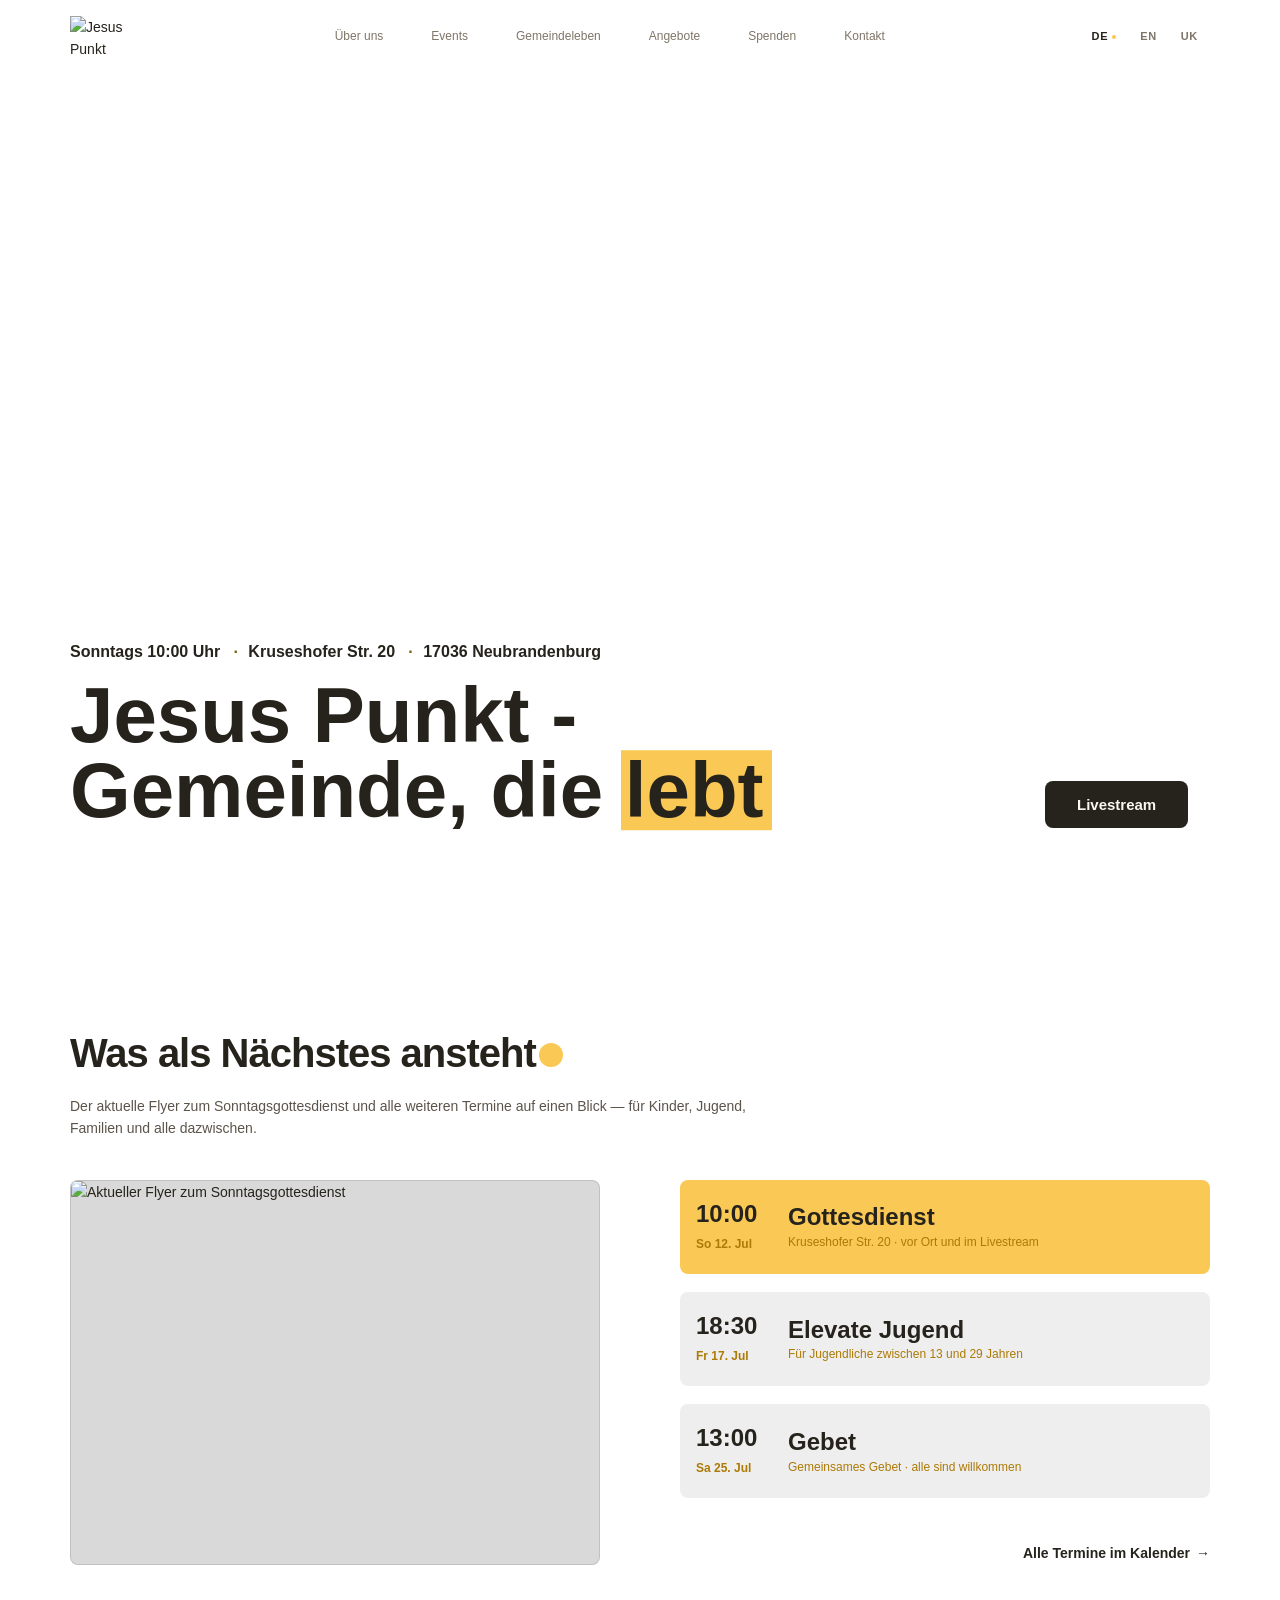
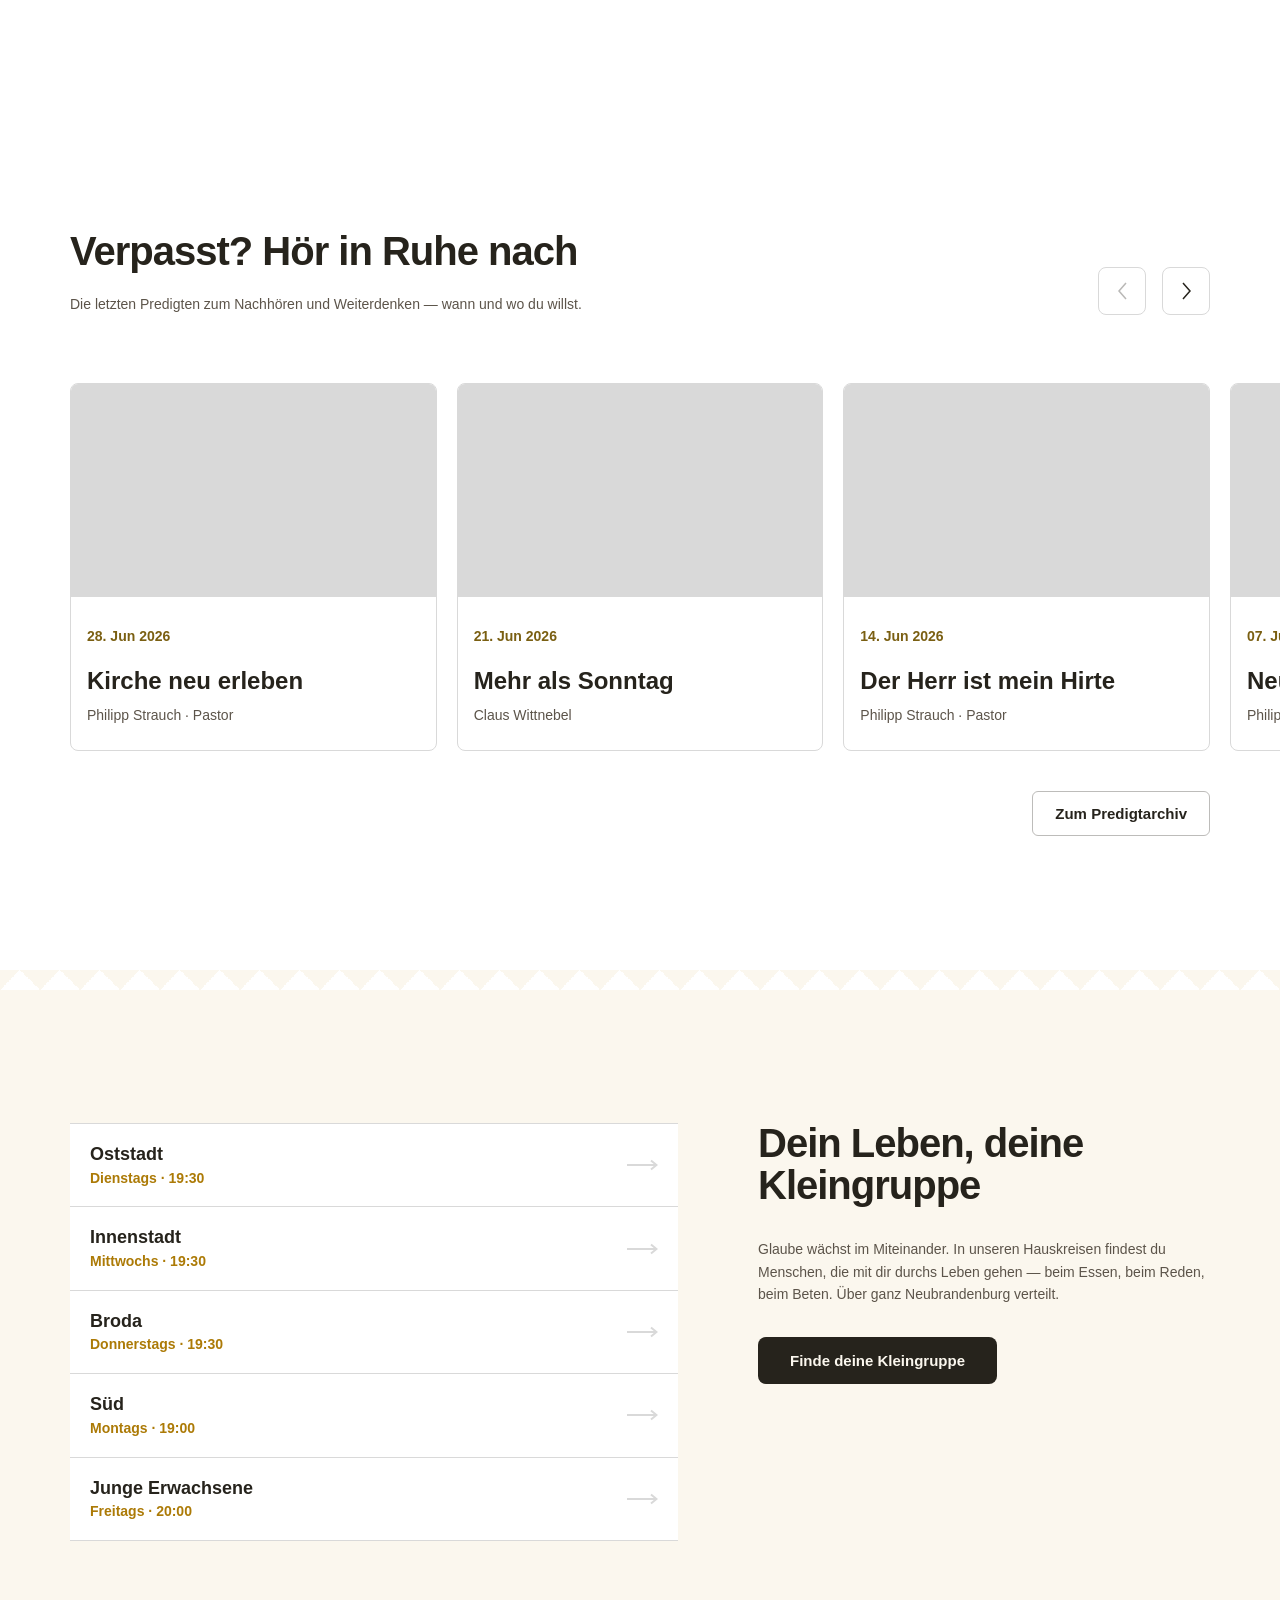
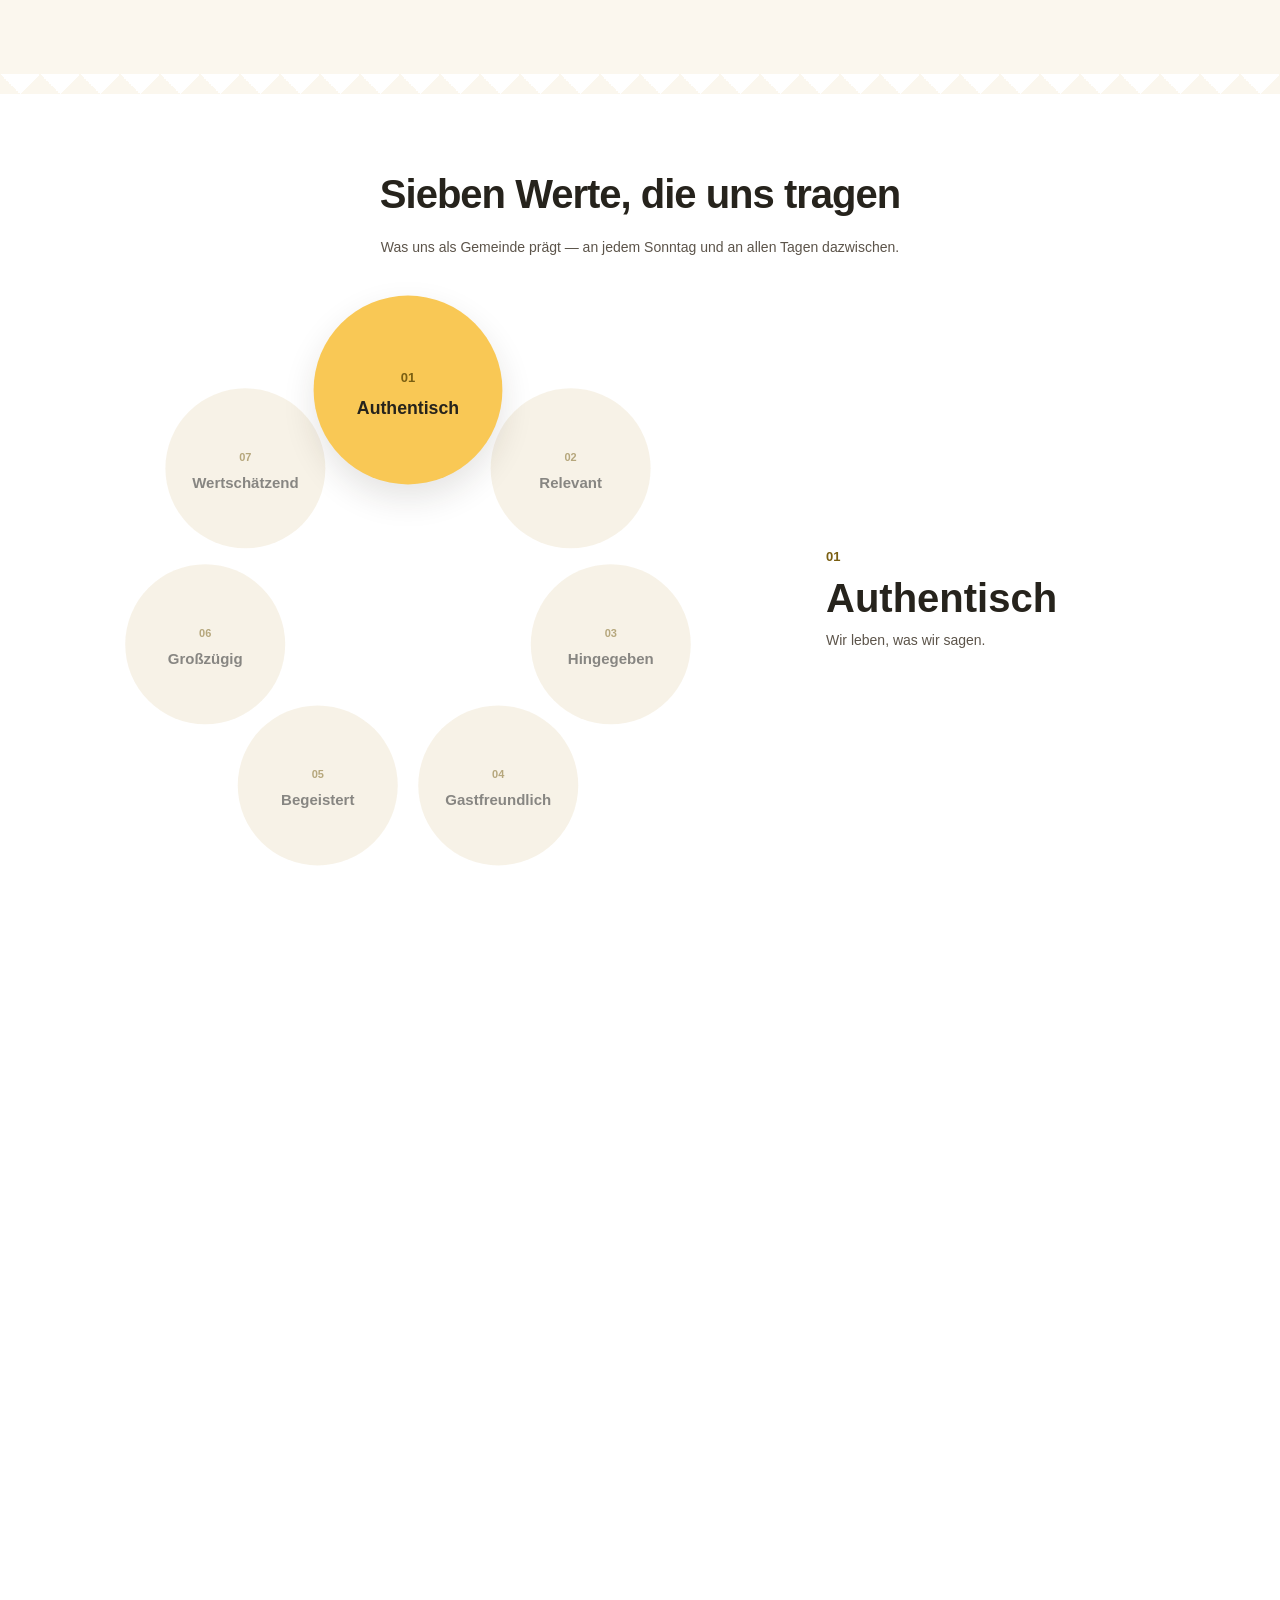
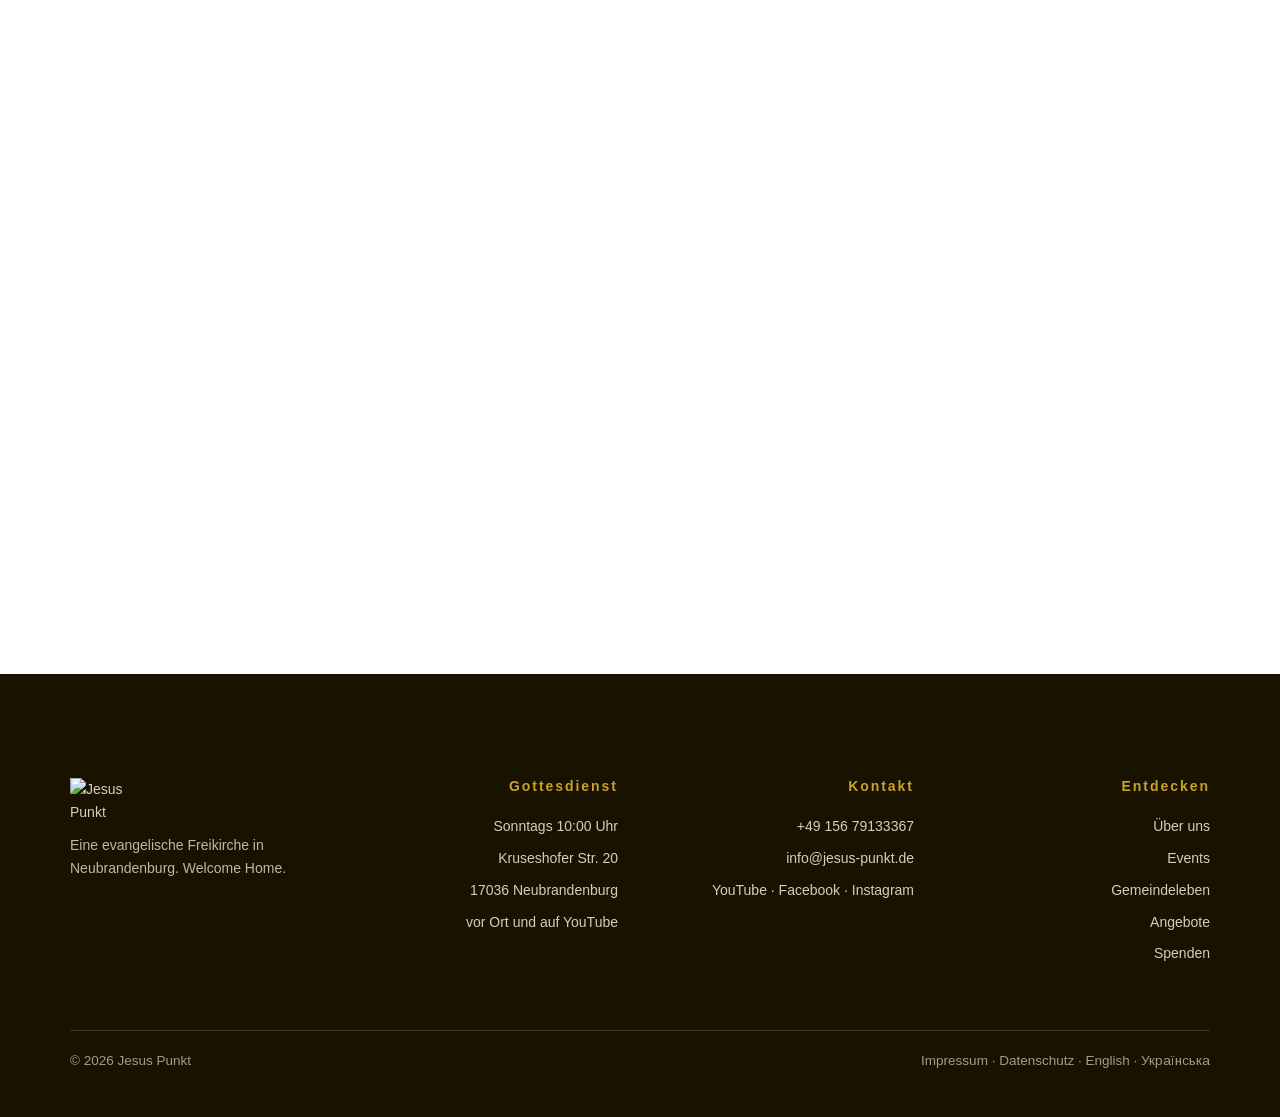
==== index.html @ 07a8955f "i18n: English and Ukrainian locales (generated at deploy) German markup stays the single source; too" ====
<!DOCTYPE html>
<html lang="de">
<head>
  <meta charset="UTF-8">
  <meta name="viewport" content="width=device-width, initial-scale=1.0">
  <title>Jesus Punkt — Gemeinde, die lebt · Neubrandenburg</title>
  <meta name="description" content="Jesus Punkt ist eine evangelische Freikirche in Neubrandenburg. Gottesdienst sonntags um 10:00 Uhr in der Kruseshofer Str. 20 — vor Ort und auf YouTube.">
  <link rel="icon" href="data:image/svg+xml,%3Csvg xmlns='http://www.w3.org/2000/svg' viewBox='0 0 32 32'%3E%3Ccircle cx='16' cy='16' r='14' fill='%23C9A227'/%3E%3C/svg%3E">
  <link rel="preload" href="/fonts/raveo-bold.woff2" as="font" type="font/woff2" crossorigin>
  <link rel="preload" href="/fonts/sinkinsans-300.woff2" as="font" type="font/woff2" crossorigin>
  <link rel="stylesheet" href="/styles/tokens.css">
  <link rel="stylesheet" href="/styles/base.css">
  <link rel="stylesheet" href="/styles/components.css">
  <link rel="stylesheet" href="/styles/home.css">
</head>
<body>

<!-- ================= HEADER (fixed) ================= -->
<header class="header">
  <div class="container header__container">
    <a class="header__logo" href="/" aria-label="Jesus Punkt — Startseite">
      <img src="/img/logo.png" alt="Jesus Punkt" width="70" height="40">
    </a>
    <nav class="nav-pill" aria-label="Hauptnavigation">
      <a class="nav-pill__link" href="/ueber-uns/">Über uns</a>
      <a class="nav-pill__link" href="/events/">Events</a>
      <a class="nav-pill__link" href="/gemeindeleben/">Gemeindeleben</a>
      <a class="nav-pill__link" href="/angebote/">Angebote</a>
      <a class="nav-pill__link" href="/spenden/">Spenden</a>
      <a class="nav-pill__link" href="/kontakt/">Kontakt</a>
    </nav>
    <nav class="lang-switch" aria-label="Sprache">
      <a class="lang-switch__link is-active" href="/" hreflang="de" lang="de" data-lang-link>DE</a>
      <a class="lang-switch__link" href="/en/" hreflang="en" lang="en" data-lang-link>EN</a>
      <a class="lang-switch__link" href="/uk/" hreflang="uk" lang="uk" data-lang-link>UK</a>
    </nav>
    <button class="burger" id="burger" aria-label="Menü öffnen" aria-controls="nav-panel" aria-expanded="false">
      <span class="burger__bar"></span>
      <span class="burger__bar"></span>
      <span class="burger__bar"></span>
    </button>
  </div>
</header>

<!-- fullscreen slide-down menu -->
<nav class="nav-panel" id="nav-panel" aria-label="Hauptnavigation mobil">
  <div class="nav-panel__links">
    <a class="nav-panel__link" href="/ueber-uns/">Über uns</a>
    <a class="nav-panel__link" href="/events/">Events</a>
    <a class="nav-panel__link" href="/gemeindeleben/">Gemeindeleben</a>
    <a class="nav-panel__link" href="/angebote/">Angebote</a>
    <a class="nav-panel__link" href="/spenden/">Spenden</a>
    <a class="nav-panel__link" href="/kontakt/">Kontakt</a>
  </div>
  <div class="nav-panel__lang" aria-label="Sprache">
    <a class="nav-panel__lang-link is-active" href="/" hreflang="de" lang="de" data-lang-link>Deutsch</a>
    <a class="nav-panel__lang-link" href="/en/" hreflang="en" lang="en" data-lang-link>English</a>
    <a class="nav-panel__lang-link" href="/uk/" hreflang="uk" lang="uk" data-lang-link>Українська</a>
  </div>
  <div class="nav-panel__cta">
    <a class="btn btn--primary btn--lg" href="https://www.youtube.com/@jesuspunkt/streams" target="_blank" rel="noopener">Livestream</a>
  </div>
</nav>

<main>

  <!-- ================= HERO ================= -->
  <section class="hero" aria-label="Gottesdienst">
    <img class="hero__bg" src="/img/hero-dome.jpg" srcset="/img/hero-dome-sm.jpg 900w, /img/hero-dome.jpg 1800w" sizes="100vw" alt="" fetchpriority="high">
    <div class="hero__wash" aria-hidden="true"></div>
    <div class="container hero__container">
      <div class="hero__copy">
        <div class="hero__eyebrow">
          <span><span class="hero__eyebrow-part">Sonntags 10:00 Uhr</span> <span class="hero__eyebrow-part">Kruseshofer Str. 20</span> <span class="hero__eyebrow-part">17036 Neubrandenburg</span></span>
        </div>
        <div class="hero__title">
          <h1 class="h1">Jesus Punkt - Gemeinde, die <span class="hl">lebt</span></h1>
        </div>
      </div>
      <div class="hero__actions">
        <a class="btn btn--primary btn--lg" href="https://www.youtube.com/@jesuspunkt/streams" target="_blank" rel="noopener">Livestream</a>
      </div>
    </div>
  </section>

  <!-- ================= VERANSTALTUNGEN ================= -->
  <section class="section" id="veranstaltungen" aria-labelledby="veranstaltungen-h">
    <div class="container">
      <div class="section-head">
        <div class="section-head__title">
          <h2 class="h2 h2--dot" id="veranstaltungen-h">Was als Nächstes ansteht</h2>
        </div>
        <div class="section-head__desc">
          <p>Der aktuelle Flyer zum Sonntagsgottesdienst und alle weiteren Termine auf einen Blick — für Kinder, Jugend, Familien und alle dazwischen.</p>
        </div>
      </div>
      <div class="events__grid">
        <div class="events__col">
          <ul class="events__list" data-ct="events">
            <li>
              <a class="event-row event-row--highlight" href="/events/">
                <div class="event-row__when">
                  <div><span class="event-row__time">10:00</span></div>
                  <div><span class="event-row__date">So 12. Jul</span></div>
                </div>
                <div class="event-row__body">
                  <div><h3 class="event-row__title">Gottesdienst</h3></div>
                  <div><p class="event-row__meta">Kruseshofer Str. 20 · vor Ort und im Livestream</p></div>
                </div>
              </a>
            </li>
            <li>
              <a class="event-row" href="/events/">
                <div class="event-row__when">
                  <div><span class="event-row__time">18:30</span></div>
                  <div><span class="event-row__date">Fr 17. Jul</span></div>
                </div>
                <div class="event-row__body">
                  <div><h3 class="event-row__title">Elevate Jugend</h3></div>
                  <div><p class="event-row__meta">Für Jugendliche zwischen 13 und 29 Jahren</p></div>
                </div>
              </a>
            </li>
            <li>
              <a class="event-row" href="/events/">
                <div class="event-row__when">
                  <div><span class="event-row__time">13:00</span></div>
                  <div><span class="event-row__date">Sa 25. Jul</span></div>
                </div>
                <div class="event-row__body">
                  <div><h3 class="event-row__title">Gebet</h3></div>
                  <div><p class="event-row__meta">Gemeinsames Gebet · alle sind willkommen</p></div>
                </div>
              </a>
            </li>
          </ul>
          <div class="events__foot">
            <a class="textlink" href="/events/">Alle Termine im Kalender <span class="textlink__arrow">→</span></a>
          </div>
        </div>
        <a class="flyer-card events__flyer" href="/events/" data-ct="flyer" aria-label="Aktueller Flyer — alle Veranstaltungen ansehen">
          <img src="/img/flyer-aktuell.jpg" alt="Aktueller Flyer zum Sonntagsgottesdienst" loading="lazy">
        </a>
      </div>
    </div>
  </section>

  <!-- ================= PREDIGTEN ================= -->
  <section class="section" id="predigten" aria-labelledby="predigten-h">
    <div class="container">
      <div class="sermons__head">
        <div class="section-head">
          <div class="section-head__title">
            <h2 class="h2" id="predigten-h">Verpasst? Hör in Ruhe nach</h2>
          </div>
          <div class="section-head__desc">
            <p>Die letzten Predigten zum Nachhören und Weiterdenken — wann und wo du willst.</p>
          </div>
        </div>
        <div class="sermons__nav">
          <button class="icon-btn" data-carousel-prev="sermons-carousel" aria-label="Vorherige Predigten" disabled>
            <svg width="11" height="20" viewBox="0 0 11 20" fill="none" aria-hidden="true"><path d="M9 2 L2 10 L9 18" stroke="currentColor" stroke-width="1.5"/></svg>
          </button>
          <button class="icon-btn" data-carousel-next="sermons-carousel" aria-label="Weitere Predigten">
            <svg width="11" height="20" viewBox="0 0 11 20" fill="none" aria-hidden="true"><path d="M2 2 L9 10 L2 18" stroke="currentColor" stroke-width="1.5"/></svg>
          </button>
        </div>
      </div>
    </div>
    <div class="container">
      <div class="carousel sermons__carousel" id="sermons-carousel">
        <ul class="carousel__track" data-ct="sermons">
          <li class="carousel__item">
            <a class="card" href="https://jesus-punkt.de/media/" target="_blank" rel="noopener">
              <div class="card__media" aria-hidden="true"></div>
              <div class="card__body">
                <div><span class="card__date">28. Jun 2026</span></div>
                <div class="card__group">
                  <div><h3 class="card__title">Kirche neu erleben</h3></div>
                  <div><p class="card__meta">Philipp Strauch · Pastor</p></div>
                </div>
              </div>
            </a>
          </li>
          <li class="carousel__item">
            <a class="card" href="https://jesus-punkt.de/media/" target="_blank" rel="noopener">
              <div class="card__media" aria-hidden="true"></div>
              <div class="card__body">
                <div><span class="card__date">21. Jun 2026</span></div>
                <div class="card__group">
                  <div><h3 class="card__title">Mehr als Sonntag</h3></div>
                  <div><p class="card__meta">Claus Wittnebel</p></div>
                </div>
              </div>
            </a>
          </li>
          <li class="carousel__item">
            <a class="card" href="https://jesus-punkt.de/media/" target="_blank" rel="noopener">
              <div class="card__media" aria-hidden="true"></div>
              <div class="card__body">
                <div><span class="card__date">14. Jun 2026</span></div>
                <div class="card__group">
                  <div><h3 class="card__title">Der Herr ist mein Hirte</h3></div>
                  <div><p class="card__meta">Philipp Strauch · Pastor</p></div>
                </div>
              </div>
            </a>
          </li>
          <li class="carousel__item">
            <a class="card" href="https://jesus-punkt.de/media/" target="_blank" rel="noopener">
              <div class="card__media" aria-hidden="true"></div>
              <div class="card__body">
                <div><span class="card__date">07. Jun 2026</span></div>
                <div class="card__group">
                  <div><h3 class="card__title">Neuanfang</h3></div>
                  <div><p class="card__meta">Philipp Strauch · Pastor</p></div>
                </div>
              </div>
            </a>
          </li>
          <li class="carousel__item">
            <a class="card" href="https://jesus-punkt.de/media/" target="_blank" rel="noopener">
              <div class="card__media" aria-hidden="true"></div>
              <div class="card__body">
                <div><span class="card__date">31. Mai 2026</span></div>
                <div class="card__group">
                  <div><h3 class="card__title">Die Freude an Gott</h3></div>
                  <div><p class="card__meta">Günther Seidt</p></div>
                </div>
              </div>
            </a>
          </li>
          <li class="carousel__item">
            <a class="card" href="https://jesus-punkt.de/media/" target="_blank" rel="noopener">
              <div class="card__media" aria-hidden="true"></div>
              <div class="card__body">
                <div><span class="card__date">24. Mai 2026</span></div>
                <div class="card__group">
                  <div><h3 class="card__title">Welcome Home</h3></div>
                  <div><p class="card__meta">Philipp Strauch · Pastor</p></div>
                </div>
              </div>
            </a>
          </li>
        </ul>
      </div>
      <div class="sermons__foot">
        <a class="btn btn--outline" href="/events/#predigten">Zum Predigtarchiv</a>
      </div>
    </div>
  </section>

  <!-- ================= KLEINGRUPPEN ================= -->
  <div class="zig zig--top" aria-hidden="true"></div>
  <section class="section section--tint" id="kleingruppen" aria-labelledby="kleingruppen-h">
    <div class="container groups__grid">
      <ul class="kg-list groups__list" data-ct="groups">
        <li>
          <a class="kg-row" href="/gemeindeleben/#hauskreise">
            <div class="kg-row__info">
              <div><h3 class="kg-row__name">Oststadt</h3></div>
              <div><p class="kg-row__meta">dienstags · 19:30</p></div>
            </div>
            <div class="kg-row__arrow" aria-hidden="true">
              <svg width="62" height="12" viewBox="0 0 62 12" fill="none"><path d="M0 6h59.5M55 1.5 60.5 6 55 10.5" stroke="currentColor" stroke-width="2"/></svg>
            </div>
          </a>
        </li>
        <li>
          <a class="kg-row" href="/gemeindeleben/#hauskreise">
            <div class="kg-row__info">
              <div><h3 class="kg-row__name">Innenstadt</h3></div>
              <div><p class="kg-row__meta">mittwochs · 19:30</p></div>
            </div>
            <div class="kg-row__arrow" aria-hidden="true">
              <svg width="62" height="12" viewBox="0 0 62 12" fill="none"><path d="M0 6h59.5M55 1.5 60.5 6 55 10.5" stroke="currentColor" stroke-width="2"/></svg>
            </div>
          </a>
        </li>
        <li>
          <a class="kg-row" href="/gemeindeleben/#hauskreise">
            <div class="kg-row__info">
              <div><h3 class="kg-row__name">Broda</h3></div>
              <div><p class="kg-row__meta">donnerstags · 19:30</p></div>
            </div>
            <div class="kg-row__arrow" aria-hidden="true">
              <svg width="62" height="12" viewBox="0 0 62 12" fill="none"><path d="M0 6h59.5M55 1.5 60.5 6 55 10.5" stroke="currentColor" stroke-width="2"/></svg>
            </div>
          </a>
        </li>
        <li>
          <a class="kg-row" href="/gemeindeleben/#hauskreise">
            <div class="kg-row__info">
              <div><h3 class="kg-row__name">Süd</h3></div>
              <div><p class="kg-row__meta">montags · 19:00</p></div>
            </div>
            <div class="kg-row__arrow" aria-hidden="true">
              <svg width="62" height="12" viewBox="0 0 62 12" fill="none"><path d="M0 6h59.5M55 1.5 60.5 6 55 10.5" stroke="currentColor" stroke-width="2"/></svg>
            </div>
          </a>
        </li>
        <li>
          <a class="kg-row" href="/gemeindeleben/#hauskreise">
            <div class="kg-row__info">
              <div><h3 class="kg-row__name">Junge Erwachsene</h3></div>
              <div><p class="kg-row__meta">freitags · 20:00</p></div>
            </div>
            <div class="kg-row__arrow" aria-hidden="true">
              <svg width="62" height="12" viewBox="0 0 62 12" fill="none"><path d="M0 6h59.5M55 1.5 60.5 6 55 10.5" stroke="currentColor" stroke-width="2"/></svg>
            </div>
          </a>
        </li>
      </ul>
      <div class="groups__copy">
        <div class="groups__title">
          <h2 class="h2" id="kleingruppen-h">Dein Leben, deine Kleingruppe</h2>
        </div>
        <div class="section-head__desc">
          <p>Glaube wächst im Miteinander. In unseren Hauskreisen findest du Menschen, die mit dir durchs Leben gehen — beim Essen, beim Reden, beim Beten. Über ganz Neubrandenburg verteilt.</p>
        </div>
        <div class="groups__cta">
          <a class="btn btn--primary btn--lg" href="/gemeindeleben/#hauskreise">Finde deine Kleingruppe</a>
        </div>
      </div>
    </div>
  </section>
  <div class="zig zig--bottom" aria-hidden="true"></div>

  <!-- ================= WERTE (scroll wheel) ================= -->
  <section class="section werte" id="werte" aria-labelledby="werte-h">
    <div class="werte__sticky">
      <div class="container">
        <div class="section-head werte__head">
          <div class="section-head__title">
            <h2 class="h2" id="werte-h">Sieben Werte, die uns tragen</h2>
          </div>
          <div class="section-head__desc">
            <p>Was uns als Gemeinde prägt — an jedem Sonntag und an allen Tagen dazwischen.</p>
          </div>
        </div>
        <div class="werte__stage">
          <ul class="wheel" role="list">
            <li class="wheel__item" style="--i: 0"><div class="bubble"><div><span class="bubble__num">01</span></div><div><h3 class="bubble__name">Authentisch</h3></div></div></li>
            <li class="wheel__item" style="--i: 1"><div class="bubble"><div><span class="bubble__num">02</span></div><div><h3 class="bubble__name">Relevant</h3></div></div></li>
            <li class="wheel__item" style="--i: 2"><div class="bubble"><div><span class="bubble__num">03</span></div><div><h3 class="bubble__name">Hingegeben</h3></div></div></li>
            <li class="wheel__item" style="--i: 3"><div class="bubble"><div><span class="bubble__num">04</span></div><div><h3 class="bubble__name">Gastfreundlich</h3></div></div></li>
            <li class="wheel__item" style="--i: 4"><div class="bubble"><div><span class="bubble__num">05</span></div><div><h3 class="bubble__name">Begeistert</h3></div></div></li>
            <li class="wheel__item" style="--i: 5"><div class="bubble"><div><span class="bubble__num">06</span></div><div><h3 class="bubble__name">Großzügig</h3></div></div></li>
            <li class="wheel__item" style="--i: 6"><div class="bubble"><div><span class="bubble__num">07</span></div><div><h3 class="bubble__name">Wertschätzend</h3></div></div></li>
          </ul>
          <div class="werte__panel" aria-live="polite">
            <div><span class="werte__panel-num">01</span></div>
            <div><h3 class="werte__panel-name">Authentisch</h3></div>
            <div class="werte__panel-line"><p>Wir leben, was wir sagen.</p></div>
          </div>
        </div>
      </div>
    </div>
  </section>


</main>

<!-- ================= FOOTER ================= -->
<footer class="footer on-dark" id="kontakt-footer">
  <div class="container">
    <div class="footer__grid">
      <div class="footer__brand">
        <img src="/img/logo-dark.png" alt="Jesus Punkt" width="70" height="40" loading="lazy">
        <div class="footer__tagline">
          <p>Eine evangelische Freikirche in Neubrandenburg. Welcome Home.</p>
        </div>
      </div>
      <div class="footer__col">
        <div class="footer__head-wrap"><h2 class="footer__head">Gottesdienst</h2></div>
        <div class="footer__list">
          <div><span class="footer__item">Sonntags 10:00 Uhr</span></div>
          <div><span class="footer__item">Kruseshofer Str. 20</span></div>
          <div><span class="footer__item">17036 Neubrandenburg</span></div>
          <div><span class="footer__item">vor Ort und auf YouTube</span></div>
        </div>
      </div>
      <div class="footer__col">
        <div class="footer__head-wrap"><h2 class="footer__head">Kontakt</h2></div>
        <div class="footer__list">
          <div><a class="footer__item" href="tel:+4915679133367">+49 156 79133367</a></div>
          <div><a class="footer__item" href="mailto:info@jesus-punkt.de">info@jesus-punkt.de</a></div>
          <div>
            <span class="footer__item">
              <a class="footer__item" href="https://www.youtube.com/@jesuspunkt" target="_blank" rel="noopener">YouTube</a> ·
              <a class="footer__item" href="https://www.facebook.com/jesuspunkt" target="_blank" rel="noopener">Facebook</a> ·
              <a class="footer__item" href="https://www.instagram.com/jesuspunkt" target="_blank" rel="noopener">Instagram</a>
            </span>
          </div>
        </div>
      </div>
      <div class="footer__col">
        <div class="footer__head-wrap"><h2 class="footer__head">Entdecken</h2></div>
        <div class="footer__list">
          <div><a class="footer__item" href="/ueber-uns/">Über uns</a></div>
          <div><a class="footer__item" href="/events/">Events</a></div>
          <div><a class="footer__item" href="/gemeindeleben/">Gemeindeleben</a></div>
          <div><a class="footer__item" href="/angebote/">Angebote</a></div>
          <div><a class="footer__item" href="/spenden/">Spenden</a></div>
        </div>
      </div>
    </div>
    <div class="footer__legal">
      <div><span>© 2026 Jesus Punkt</span></div>
      <div>
        <span>
          <a href="/impressum/">Impressum</a> ·
          <a href="https://jesus-punkt.de/datenschutzerklaerung/" target="_blank" rel="noopener">Datenschutz</a> ·
          <a href="/en/" hreflang="en" lang="en" data-lang-link>English</a> ·
          <a href="/uk/" hreflang="uk" lang="uk" data-lang-link>Українська</a>
        </span>
      </div>
    </div>
  </div>
</footer>

<script src="/js/main.js" defer></script>
<script src="/js/data.js" defer></script>
</body>
</html>
---- styles/tokens.css ----
/* ============================================================
   JESUS PUNKT — Design Tokens · Heritage Gold
   Source: Jesus Punkt — Website (Heritage Gold).fig
   Every color/size in the codebase must come from this file.
   ============================================================ */
:root {
  /* ---- Color · Heritage palette ---- */
  --ink:        #26231C;  /* headings, body, primary buttons */
  --ink-2:      #5C544A;  /* section descriptions, card meta */
  --muted:      #675E4C;  /* Next-Steps body text */
  --gold:       #C9A227;  /* logo circle, footer headers (on dark only) */
  --gold-text:  #7A5F12;  /* small gold text on light (AA) */
  --gold-meta:  #AC7A06;  /* event meta, kleingruppen schedules */
  --accent:     #F9C855;  /* highlight block, active nav, next-event row, dot */
  --sand:       #F1E8D4;  /* hover fills */
  --creme:      #FBF7EE;  /* text on ink/night */
  --night:      #1A1201;  /* footer background */
  --paper:      #FFFFFF;  /* page background */

  /* ---- Color · lines & surfaces ---- */
  --line:        #D9D9D9;                /* card borders, hairlines */
  --line-ink:    rgba(38, 35, 28, 0.13); /* flyer card border */
  --line-strong: rgba(38, 35, 28, 0.30); /* outline button border */
  --surface:     #F9F9F9;                /* kleingruppen row hover */
  --surface-2:   #EFEEEE;                /* neutral event rows */
  --nav-muted:   #7F7568;                /* inactive nav items */

  /* on-dark text (footer) */
  --creme-82: rgba(251, 247, 238, 0.82);
  --creme-72: rgba(251, 247, 238, 0.72);
  --creme-60: rgba(251, 247, 238, 0.60);
  --creme-16: rgba(251, 247, 238, 0.16);

  /* ---- Typography ---- */
  --font-display: "Raveo", "Helvetica Neue", Helvetica, Arial, sans-serif;
  --font-body:    "Sinkin Sans", "Helvetica Neue", Helvetica, Arial, sans-serif;
  --font-ui:      "Arimo", Arial, "Helvetica Neue", sans-serif;

  --fs-h1:      clamp(2.625rem, 1rem + 5.42vw, 4.875rem); /* 78 desktop */
  --fs-h2:      clamp(1.875rem, 1.25rem + 2.08vw, 2.5rem); /* 40 desktop */
  --fs-h2-xl:   clamp(2.125rem, 1.25rem + 2.92vw, 3.75rem); /* 60 · Next Steps */
  --fs-h3:      1.5rem;      /* 24 · card & event titles */
  --fs-body:    0.875rem;    /* 14 · Sinkin body */
  --fs-btn:     0.9375rem;   /* 15 · Arimo Bold */
  --fs-nav:     0.75rem;     /* 12 · Sinkin nav */

  --lh-display: 0.96;   /* h1, eyebrow */
  --lh-heading: 1.04;   /* h2 */
  --lh-body:    1.6;    /* Sinkin body */
  --lh-footer:  1.7;    /* footer links */

  /* ---- Space ---- */
  --space-xs: 0.5rem;
  --space-sm: 0.75rem;
  --space-md: 1.25rem;   /* 20 */
  --space-lg: 1.5rem;    /* 24 · container safety padding */
  --space-xl: 2.5rem;    /* 40 · heading → content */
  --space-2xl: 5rem;     /* 80 · column gaps */
  --section-pad: clamp(6rem, 10.42vw, 9.375rem); /* 150 desktop → 96 phone */

  /* ---- Shape ---- */
  --radius: 0.5rem;      /* 8 · cards, lg buttons, nav pill */
  --radius-sm: 0.375rem; /* 6 · md buttons */

  /* ---- Layout ---- */
  --container: 71.25rem; /* 1140 */
  --header-h: 4.5rem;    /* 72 */

  /* ---- Elevation ---- */
  --shadow-card: 0 0.25rem 0.625rem rgba(0, 0, 0, 0.25); /* fig card hover */
  --shadow-soft: 0 0.75rem 1.75rem rgba(38, 35, 28, 0.12);

  /* ---- Motion ---- */
  --ease: cubic-bezier(0.16, 1, 0.3, 1);
  --t-fast: 150ms;
  --t-med: 220ms;
  --t-slow: 450ms;
}

/* Ukrainian pages: Raveo and Sinkin Sans ship no Cyrillic — the whole page
   runs on Arimo (Arial-metric, Cyrillic subset in fonts/) for a uniform look. */
html[lang="uk"] {
  --font-display: "Arimo", Arial, "Helvetica Neue", sans-serif;
  --font-body: "Arimo", Arial, "Helvetica Neue", sans-serif;
}
---- styles/base.css ----
/* ============================================================
   JESUS PUNKT — Base · fonts, reset, typography, layout primitives
   ============================================================ */

/* ---- Fonts (self-hosted, woff2) ---- */
@font-face {
  font-family: "Raveo";
  src: url("../fonts/raveo-regular.woff2") format("woff2");
  font-weight: 400;
  font-style: normal;
  font-display: swap;
}
@font-face {
  font-family: "Raveo";
  src: url("../fonts/raveo-bold.woff2") format("woff2");
  font-weight: 700;
  font-style: normal;
  font-display: swap;
}
@font-face {
  font-family: "Sinkin Sans";
  src: url("../fonts/sinkinsans-300.woff2") format("woff2");
  font-weight: 300;
  font-style: normal;
  font-display: swap;
}
@font-face {
  font-family: "Sinkin Sans";
  src: url("../fonts/sinkinsans-400.woff2") format("woff2");
  font-weight: 400;
  font-style: normal;
  font-display: swap;
}
@font-face {
  font-family: "Arimo";
  src: url("../fonts/arimo-var.woff2") format("woff2");
  font-weight: 400 700;
  font-style: normal;
  font-display: swap;
}
/* Cyrillic supplement for the Ukrainian pages (Raveo/Sinkin are Latin-only subsets) */
@font-face {
  font-family: "Arimo";
  src: url("../fonts/arimo-var-cyrillic.woff2") format("woff2");
  font-weight: 400 700;
  font-style: normal;
  font-display: swap;
  unicode-range: U+0301, U+0400-045F, U+0490-0491, U+04B0-04B1, U+2116;
}

/* ---- Reset ---- */
*, *::before, *::after { box-sizing: border-box; margin: 0; padding: 0; }
html {
  -webkit-text-size-adjust: 100%;
  scroll-behavior: smooth;
  scroll-padding-top: calc(var(--header-h) + 1rem); /* fixed header clearance */
}
/* state-scoped exception to the no-overflow-on-html rule:
   locks the page only while the fullscreen menu is open */
html.menu-open { overflow: hidden; }
body {
  background: var(--paper);
  color: var(--ink);
  font-family: var(--font-body);
  font-weight: 300;
  font-size: var(--fs-body);
  line-height: var(--lh-body);
  -webkit-font-smoothing: antialiased;
  text-rendering: optimizeLegibility;
}
img { max-width: 100%; display: block; }
a { color: inherit; text-decoration: none; }
ul, ol { list-style: none; }
button { font: inherit; color: inherit; background: none; border: 0; cursor: pointer; }
::selection { background: var(--ink); color: var(--creme); }

/* ---- Focus ---- */
:where(a, button, [tabindex]):focus-visible {
  outline: 2px solid var(--ink);
  outline-offset: 3px;
  border-radius: 3px;
}
.on-dark :focus-visible { outline-color: var(--creme); }

/* ---- Container (never pad the section itself) ---- */
.container {
  /* content = 71.25rem (1140, as in the fig); safety padding sits outside it */
  max-width: calc(var(--container) + 2 * var(--space-lg));
  margin-inline: auto;
  padding-inline: var(--space-lg);
}

/* ---- Section rhythm ---- */
.section { padding-block: var(--section-pad); }

/* ---- Headings ---- */
.h1 {
  font: 700 var(--fs-h1) / var(--lh-display) var(--font-display);
  letter-spacing: 0;
  color: var(--ink);
}
.h2 {
  font: 700 var(--fs-h2) / var(--lh-heading) var(--font-display);
  letter-spacing: -0.025em;
  color: var(--ink);
}
.h2--xl { font-size: var(--fs-h2-xl); }
/* the "Punkt" — gold dot after a heading */
.h2--dot::after {
  content: "";
  display: inline-block;
  width: 0.6em;
  height: 0.6em;
  border-radius: 50%;
  background: var(--accent);
  margin-left: 0.08em;
  vertical-align: baseline;
}
.h3 {
  font: 700 var(--fs-h3) / 1.2 var(--font-display);
  color: var(--ink);
}

/* ---- Section header pattern (spacing lives on covers, not text nodes) ---- */
.section-head {
  display: flex;
  flex-direction: column;
  align-items: flex-start;
  gap: var(--space-md);
}
.section-head__desc {
  max-width: 43.75rem; /* 700 */
  color: var(--ink-2);
}

/* ---- Buttons (md default: 14/22 r6 · lg: 16/32 r8) ---- */
.btn {
  display: inline-flex;
  align-items: center;
  justify-content: center;
  gap: var(--space-xs);
  font: 700 var(--fs-btn) / 1 var(--font-ui);
  padding: 0.875rem 1.375rem;
  border-radius: var(--radius-sm);
  transition: background var(--t-med) var(--ease), color var(--t-med) var(--ease),
              border-color var(--t-med) var(--ease), transform var(--t-med) var(--ease),
              box-shadow var(--t-med) var(--ease);
}
.btn:hover { transform: translateY(-0.125rem); }
.btn:active { transform: translateY(0); }
.btn--lg { padding: 1rem 2rem; border-radius: var(--radius); }
.btn--primary { background: var(--ink); color: var(--creme); }
.btn--primary:hover { background: var(--accent); color: var(--ink); }
.btn--outline {
  border: 1.5px solid var(--line-strong);
  color: var(--ink);
  background: transparent;
}
.btn--outline:hover { background: var(--ink); border-color: var(--ink); color: var(--creme); }

/* ---- Text link (arrow links) ---- */
.textlink {
  display: inline-flex;
  align-items: center;
  gap: 0.375rem;
  font: 700 0.875rem / 1 var(--font-display);
  color: var(--ink);
  transition: color var(--t-fast) var(--ease);
}
.textlink__arrow { display: inline-block; transition: transform var(--t-med) var(--ease); }
.textlink:hover { color: var(--gold-text); }
.textlink:hover .textlink__arrow { transform: translateX(0.375rem); }

/* ---- Utilities ---- */
.visually-hidden {
  position: absolute;
  width: 1px; height: 1px;
  margin: -1px; padding: 0;
  overflow: hidden;
  clip-path: inset(50%);
  white-space: nowrap;
}

/* ---- Motion preferences ---- */
@media (prefers-reduced-motion: reduce) {
  *, *::before, *::after {
    animation: none !important;
    transition: none !important;
  }
  html { scroll-behavior: auto; }
}
---- styles/components.css ----
/* ============================================================
   JESUS PUNKT — Shared components · header, footer, cards, rows, carousel
   ============================================================ */

/* ================= HEADER (fixed) ================= */
.header {
  position: fixed;
  inset: 0 0 auto 0;
  z-index: 30;
}
/* scrolled: the floating elements carry their own surfaces — no full-width strip */
.header.is-scrolled .nav-pill {
  background: rgba(255, 255, 255, 0.88);
  box-shadow: inset 0 0 0 1px var(--line-ink), var(--shadow-soft);
}
.header.is-scrolled .burger {
  background: rgba(255, 255, 255, 0.88);
  -webkit-backdrop-filter: blur(1.25rem);
  backdrop-filter: blur(1.25rem);
  box-shadow: inset 0 0 0 1px var(--line-ink), var(--shadow-soft);
}
.header__container {
  height: var(--header-h);
  display: flex;
  align-items: center;
  justify-content: space-between;
  gap: var(--space-md);
}
.header__logo { display: block; flex: none; transition: transform var(--t-med) var(--ease); }
.header__logo:hover { transform: scale(1.05); }
.header__logo img { width: 4.375rem; height: 2.5rem; object-fit: contain; }

.nav-pill {
  position: relative;
  display: flex;
  align-items: center;
  background: rgba(255, 255, 255, 0.75);
  -webkit-backdrop-filter: blur(1.25rem);
  backdrop-filter: blur(1.25rem);
  border-radius: var(--radius);
  transition: background var(--t-med) var(--ease), box-shadow var(--t-med) var(--ease);
}
/* sliding hover highlight — positioned by JS */
.nav-pill__glider {
  position: absolute;
  top: 0;
  bottom: 0;
  left: 0;
  width: 0;
  border-radius: var(--radius);
  background: var(--accent);
  opacity: 0;
  pointer-events: none;
  transition: left 300ms var(--ease), width 300ms var(--ease), opacity 200ms var(--ease);
}
.nav-pill.has-glider .nav-pill__glider { opacity: 1; }
.nav-pill__link {
  position: relative;
  z-index: 1;
  display: block;
  padding: 1rem 1.5rem;
  border-radius: var(--radius);
  font: 400 var(--fs-nav) / 1 var(--font-body);
  color: var(--nav-muted);
  white-space: nowrap;
  transition: color var(--t-fast) var(--ease);
}
.nav-pill__link:hover { color: #000; }
/* current page: ink text + gold dot — no background */
.nav-pill__link.is-active { color: var(--ink); }
.nav-pill__link.is-active::after {
  content: "";
  display: inline-block;
  width: 0.3125rem;
  height: 0.3125rem;
  border-radius: 50%;
  background: var(--accent);
  margin-left: 0.375rem;
  vertical-align: 0.06em;
}
/* no-JS / reduced-motion fallback keeps a visible hover */
@media (prefers-reduced-motion: reduce) {
  .nav-pill__link:hover { background: var(--accent); color: #000; }
}

/* language switcher — desktop chip; the fullscreen menu carries it ≤64rem */
.lang-switch {
  display: flex;
  align-items: center;
  background: rgba(255, 255, 255, 0.75);
  -webkit-backdrop-filter: blur(1.25rem);
  backdrop-filter: blur(1.25rem);
  border-radius: var(--radius);
  transition: background var(--t-med) var(--ease), box-shadow var(--t-med) var(--ease);
}
.header.is-scrolled .lang-switch {
  background: rgba(255, 255, 255, 0.88);
  box-shadow: inset 0 0 0 1px var(--line-ink), var(--shadow-soft);
}
.lang-switch__link {
  display: block;
  padding: 1rem 0.75rem;
  border-radius: var(--radius);
  font: 700 0.6875rem / 1 var(--font-ui);
  letter-spacing: 0.06em;
  color: var(--nav-muted);
  transition: color var(--t-fast) var(--ease);
}
.lang-switch__link:hover { color: #000; }
.lang-switch__link.is-active { color: var(--ink); }
.lang-switch__link.is-active::after {
  content: "";
  display: inline-block;
  width: 0.25rem;
  height: 0.25rem;
  border-radius: 50%;
  background: var(--accent);
  margin-left: 0.25rem;
  vertical-align: 0.06em;
}
@media (max-width: 64rem) {
  .lang-switch { display: none; }
}

/* burger (≤48rem) */
.burger {
  display: none;
  order: 2;
  width: 2.75rem;
  height: 2.75rem;
  flex-direction: column;
  align-items: center;
  justify-content: center;
  gap: 0.3125rem;
  border-radius: var(--radius-sm);
  background: rgba(255, 255, 255, 0.75);
  -webkit-backdrop-filter: blur(1.25rem);
  backdrop-filter: blur(1.25rem);
  transition: background var(--t-fast) var(--ease);
}
.burger:hover { background: var(--accent); }
.burger__bar {
  width: 1.25rem;
  height: 2px;
  background: var(--ink);
  transition: transform var(--t-med) var(--ease), opacity var(--t-fast);
}
.burger[aria-expanded="true"] .burger__bar:nth-child(1) { transform: translateY(0.4375rem) rotate(45deg); }
.burger[aria-expanded="true"] .burger__bar:nth-child(2) { opacity: 0; }
.burger[aria-expanded="true"] .burger__bar:nth-child(3) { transform: translateY(-0.4375rem) rotate(-45deg); }

/* fullscreen slide-down menu */
.nav-panel {
  position: fixed;
  inset: 0;
  z-index: 25;
  display: flex;
  flex-direction: column;
  justify-content: space-between;
  padding: calc(var(--header-h) + 1.5rem) var(--space-lg) 2.5rem;
  background: var(--paper);
  transform: translateY(-102%);
  visibility: hidden;
  overflow-y: auto;
  transition: transform var(--t-slow) var(--ease), visibility 0s var(--t-slow);
}
.nav-panel.is-open {
  transform: none;
  visibility: visible;
  transition: transform var(--t-slow) var(--ease), visibility 0s;
}
.nav-panel__links { display: flex; flex-direction: column; }
.nav-panel__link {
  display: flex;
  align-items: baseline;
  gap: 0.75rem;
  padding: 1.125rem 0.25rem;
  border-bottom: 1px solid var(--line);
  font: 700 clamp(1.5rem, 6vw, 2rem) / 1.1 var(--font-display);
  color: var(--ink);
  opacity: 0;
  transform: translateY(0.75rem);
  /* --d staggers ONLY the entrance — hover (padding/color) must react instantly */
  transition: opacity var(--t-med) var(--ease) var(--d, 0s),
              transform var(--t-med) var(--ease) var(--d, 0s),
              padding var(--t-med) var(--ease),
              color var(--t-fast) var(--ease);
}
.nav-panel__link:first-child { border-top: 1px solid var(--line); }
.nav-panel__link:hover,
.nav-panel__link.is-active { color: var(--gold-text); padding-left: 0.875rem; }
.nav-panel.is-open .nav-panel__link { opacity: 1; transform: none; }
.nav-panel.is-open .nav-panel__link:nth-child(1) { --d: 0.10s; }
.nav-panel.is-open .nav-panel__link:nth-child(2) { --d: 0.16s; }
.nav-panel.is-open .nav-panel__link:nth-child(3) { --d: 0.22s; }
.nav-panel.is-open .nav-panel__link:nth-child(4) { --d: 0.28s; }
.nav-panel.is-open .nav-panel__link:nth-child(5) { --d: 0.34s; }
.nav-panel.is-open .nav-panel__link:nth-child(6) { --d: 0.40s; }
.nav-panel__lang {
  margin-top: 2rem;
  display: flex;
  flex-wrap: wrap;
  gap: 1.5rem;
  opacity: 0;
  transform: translateY(0.75rem);
  transition: opacity var(--t-med) var(--ease) 0.44s, transform var(--t-med) var(--ease) 0.44s;
}
.nav-panel.is-open .nav-panel__lang { opacity: 1; transform: none; }
.nav-panel__lang-link {
  font: 700 0.9375rem / 1 var(--font-ui);
  color: var(--nav-muted);
  transition: color var(--t-fast) var(--ease);
}
.nav-panel__lang-link:hover { color: var(--ink); }
.nav-panel__lang-link.is-active { color: var(--gold-text); }
.nav-panel__cta {
  margin-top: 2rem;
  opacity: 0;
  transform: translateY(0.75rem);
  transition: opacity var(--t-med) var(--ease) 0.46s, transform var(--t-med) var(--ease) 0.46s;
}
.nav-panel.is-open .nav-panel__cta { opacity: 1; transform: none; }
.nav-panel__cta .btn { width: 100%; }

/* the six links don't fit comfortably below 64rem — switch to the burger early */
@media (max-width: 64rem) {
  .nav-pill { display: none; }
  .burger { display: flex; }
}

/* ================= PAGE HERO (subpages) ================= */
.page-hero {
  position: relative;
  min-height: 50dvh;
  display: flex;
  align-items: flex-end;
  overflow: hidden;
  background: var(--paper);
}
.page-hero__bg {
  position: absolute;
  inset: 0;
  width: 100%;
  height: 100%;
  object-fit: cover;
  opacity: 0.48;
}
.page-hero__wash {
  position: absolute;
  inset: 0;
  background: linear-gradient(180deg, rgba(255, 255, 255, 0.5) 0%, #ffffff 100%);
}
.page-hero__inner {
  position: relative;
  width: 100%;
  padding-top: calc(var(--header-h) + 3rem);
  padding-bottom: clamp(2.5rem, 6vh, 4rem);
  display: flex;
  flex-direction: column;
  align-items: flex-start;
  gap: var(--space-md);
}
.page-hero__title {
  font: 700 clamp(2.375rem, 1.5rem + 3.1vw, 3.75rem) / var(--lh-heading) var(--font-display);
  letter-spacing: -0.025em;
  color: var(--ink);
}
.page-hero__desc { max-width: 43.75rem; color: var(--ink-2); }

@media (max-width: 48rem) {
  .page-hero { min-height: 42dvh; }
}

/* ================= TINTED SECTIONS + ZIGZAG TRANSITION =================
   Background changes never happen on a straight line: a .zig strip forms
   a mountain profile between paper and creme. Place `.zig--top` directly
   before and `.zig--bottom` directly after a `.section--tint`. */
.section--tint { background: var(--creme); }
.zig {
  height: 1.25rem;
  background: var(--creme);
}
.zig--top {
  -webkit-mask: conic-gradient(from -45deg at 50% 100%, #000 0 90deg, #0000 0) 50% / 2.5rem 100%;
  mask: conic-gradient(from -45deg at 50% 100%, #000 0 90deg, #0000 0) 50% / 2.5rem 100%;
}
.zig--bottom {
  -webkit-mask: conic-gradient(from 135deg at 50% 0%, #000 0 90deg, #0000 0) 50% / 2.5rem 100%;
  mask: conic-gradient(from 135deg at 50% 0%, #000 0 90deg, #0000 0) 50% / 2.5rem 100%;
}

/* ================= EVENT LIST + ROW ================= */
.events__list { display: flex; flex-direction: column; gap: 1.125rem; }

.event-row {
  display: flex;
  align-items: center;
  gap: var(--space-md);
  padding: 1.25rem 1rem;
  border-radius: var(--radius);
  background: var(--surface-2);
  transition: transform var(--t-med) var(--ease), box-shadow var(--t-med) var(--ease);
}
.event-row:hover, a.event-row:focus-visible {
  transform: translateY(-0.1875rem);
  box-shadow: var(--shadow-soft);
}
.event-row--highlight { background: var(--accent); }
.event-row__when {
  flex: none;
  width: 4.5rem;
  display: flex;
  flex-direction: column;
  gap: 0.1875rem;
}
.event-row__time { font: 700 1.5rem / 1.2 var(--font-display); color: var(--ink); }
.event-row__date { font: 700 0.75rem / 1.25 var(--font-display); color: var(--gold-meta); }
.event-row__body {
  flex: 1;
  min-width: 0;
  display: flex;
  flex-direction: column;
  gap: 0.1875rem;
}
.event-row__title { font: 700 1.5rem / 1.2 var(--font-display); color: var(--ink); }
.event-row__meta { font: 400 0.75rem / 1.25 var(--font-display); color: var(--gold-meta); }

@media (max-width: 37.5rem) {
  .event-row__time, .event-row__title { font-size: 1.25rem; }
}

/* ================= FLYER CARD ================= */
.flyer-card {
  display: block;
  position: relative;
  aspect-ratio: 525 / 297;
  border: 1px solid var(--line-ink);
  border-radius: var(--radius);
  overflow: hidden;
  background: var(--line);
  transition: transform var(--t-med) var(--ease), box-shadow var(--t-med) var(--ease);
}
.flyer-card img {
  width: 100%;
  height: 100%;
  object-fit: cover;
  object-position: center top;
  transition: transform var(--t-slow) var(--ease);
}
a.flyer-card:hover, a.flyer-card:focus-visible {
  transform: translateY(-0.1875rem);
  box-shadow: var(--shadow-soft);
}
a.flyer-card:hover img { transform: scale(1.03); }

/* ================= SERMON CARD ================= */
.card {
  display: block;
  background: var(--paper);
  border: 1px solid var(--line);
  border-radius: var(--radius);
  overflow: hidden;
  transition: transform var(--t-med) var(--ease), box-shadow var(--t-med) var(--ease);
}
a.card:hover, a.card:focus-visible {
  transform: translateY(-0.25rem);
  box-shadow: var(--shadow-card);
}
.card__media {
  aspect-ratio: 367 / 214;
  background: var(--line);
  overflow: hidden;
}
.card__media img {
  width: 100%;
  height: 100%;
  object-fit: cover;
  transition: transform var(--t-slow) var(--ease);
}
a.card:hover .card__media img { transform: scale(1.04); }
.card__body {
  padding: 1.75rem 1rem; /* generous block padding */
  display: flex;
  flex-direction: column;
  align-items: flex-start;
  gap: var(--space-md); /* fig: 20 between date and title group */
}
.card__group { display: flex; flex-direction: column; gap: 0.75rem; /* fig: 12 */ }
.card__date {
  font: 700 0.875rem / 1.2 var(--font-display);
  color: var(--gold-text);
}
.card__title { font: 700 var(--fs-h3) / 1.2 var(--font-display); color: var(--ink); }
.card__meta { font-weight: 300; color: var(--ink-2); line-height: 1; }

/* ================= CAROUSEL (full-bleed, shadows visible) ================= */
.carousel {
  /* bleed to the viewport so sliding cards remain visible to the screen edge */
  width: 100vw;
  margin-left: calc(50% - 50vw);
  overflow: hidden;
  --bleed-pad: max(var(--space-lg), calc(50vw - var(--container) / 2));
  padding-inline: var(--bleed-pad);
  /* vertical breathing room so hover shadows aren't clipped */
  padding-block: 1.75rem;
  margin-block: -1.75rem;
}
.carousel__track {
  display: flex;
  gap: var(--space-md);
  transition: transform var(--t-slow) var(--ease);
}
.carousel__item { flex: 0 0 calc((100% - 2 * var(--space-md)) / 3); min-width: 0; }

.icon-btn {
  width: 3rem;
  height: 3rem;
  display: inline-flex;
  align-items: center;
  justify-content: center;
  border: 1px solid var(--line);
  border-radius: var(--radius);
  color: var(--ink);
  background: var(--paper);
  transition: background var(--t-fast) var(--ease), transform var(--t-fast) var(--ease),
              border-color var(--t-fast) var(--ease);
}
.icon-btn:hover:not([disabled]) {
  background: var(--accent);
  border-color: var(--accent);
  transform: translateY(-0.125rem);
}
.icon-btn svg { display: block; }
.icon-btn[disabled] { color: rgba(38, 35, 28, 0.32); cursor: default; }

@media (max-width: 64rem) {
  .carousel__item { flex-basis: calc((100% - var(--space-md)) / 2); }
}
@media (max-width: 48rem) {
  .carousel {
    overflow-x: auto;
    scroll-snap-type: x mandatory;
    scroll-padding-inline: var(--bleed-pad);
    scrollbar-width: none;
  }
  .carousel::-webkit-scrollbar { display: none; }
  .carousel__track { transform: none !important; }
  .carousel__item { flex-basis: min(19rem, 80%); scroll-snap-align: start; }
}

/* ================= SERMONS SECTION (home + events) ================= */
.sermons__head {
  display: flex;
  align-items: flex-end;
  justify-content: space-between;
  gap: var(--space-md);
}
.sermons__nav { display: flex; gap: 1rem; flex: none; }
.sermons__carousel { margin-top: var(--space-xl); }
.sermons__foot {
  margin-top: var(--space-xl);
  display: flex;
  justify-content: flex-end;
}

@media (max-width: 48rem) {
  .sermons__nav { display: none; }
  .sermons__foot { justify-content: stretch; }
}
@media (max-width: 37.5rem) {
  .sermons__foot .btn { width: 100%; }
}

/* ================= KLEINGRUPPEN ROW ================= */
.kg-row {
  display: flex;
  align-items: center;
  justify-content: space-between;
  gap: var(--space-md);
  padding: 1.25rem;
  background: var(--paper);
  border-block: 1px solid var(--line); /* top/bottom hairlines only — no side strokes */
  transition: background var(--t-fast) var(--ease), padding var(--t-med) var(--ease);
}
.kg-row + .kg-row,
.kg-list li + li .kg-row { margin-top: -1px; } /* collapse borders to hairlines */
.kg-row:hover, .kg-row:focus-visible { background: var(--surface); padding-left: 1.625rem; }
.kg-row__info { display: flex; flex-direction: column; gap: 0.25rem; min-width: 0; }
.kg-row__name { font: 700 1.125rem / 1.2 var(--font-display); color: var(--ink); }
.kg-row__meta {
  font: 700 0.875rem / 1.2 var(--font-display);
  color: var(--gold-meta);
  text-transform: capitalize;
}
.kg-row__arrow {
  flex: none;
  width: 1.9375rem;
  display: flex;
  justify-content: flex-end;
  overflow: hidden;
  color: var(--line);
  transition: width var(--t-med) var(--ease), color var(--t-med) var(--ease);
}
.kg-row__arrow svg { flex: none; }
.kg-row:hover .kg-row__arrow, .kg-row:focus-visible .kg-row__arrow {
  width: 3.875rem;
  color: var(--ink);
}

/* ================= FOOTER ================= */
.footer {
  background: var(--night);
  color: var(--creme-82);
  padding: 6.5rem 0 3rem;
}
.footer__grid {
  display: grid;
  grid-template-columns: repeat(4, 1fr);
  gap: 2.75rem;
}
.footer__brand img { width: 4.375rem; height: 2.5rem; object-fit: contain; }
.footer__tagline {
  margin-top: 1rem;
  max-width: 16.25rem;
  color: var(--creme-72);
}
.footer__col { text-align: right; }
.footer__head {
  font: 700 0.875rem / 1.2 var(--font-display);
  letter-spacing: 0.14em;
  color: var(--gold);
}
.footer__list {
  margin-top: var(--space-md);
  display: flex;
  flex-direction: column;
  gap: var(--space-xs);
}
.footer__item {
  font: 400 0.875rem / var(--lh-footer) var(--font-display);
  color: var(--creme-82);
}
span.footer__item { cursor: default; } /* plain info (Gottesdienst) — never looks clickable */
a.footer__item {
  background: linear-gradient(currentColor, currentColor) 100% 100% / 0 1px no-repeat;
  transition: color var(--t-fast) var(--ease), background-size var(--t-med) var(--ease);
}
a.footer__item:hover { color: var(--creme); background-size: 100% 1px; }
.footer__legal {
  margin-top: 4rem;
  padding-top: 1.375rem;
  border-top: 1px solid var(--creme-16);
  display: flex;
  align-items: center;
  justify-content: space-between;
  gap: var(--space-md);
  flex-wrap: wrap;
  font: 400 0.84375rem / 1.2 var(--font-ui);
  color: var(--creme-60);
}
.footer__legal a { transition: color var(--t-fast) var(--ease); }
.footer__legal a:hover { color: var(--creme); }

@media (max-width: 48rem) {
  .footer { padding-top: 4rem; }
  .footer__grid { grid-template-columns: 1fr 1fr; row-gap: var(--space-xl); }
  .footer__col { text-align: left; }
}
@media (max-width: 30rem) {
  .footer__grid { grid-template-columns: 1fr; }
  .footer__legal { flex-direction: column; align-items: flex-start; }
}
---- styles/home.css ----
/* ============================================================
   JESUS PUNKT — Homepage sections · Heritage Gold
   ============================================================ */

/* ================= HERO (full screen) ================= */
.hero {
  position: relative;
  min-height: 100svh;
  min-height: 100dvh;
  display: flex;
  align-items: flex-end;
  background: var(--paper);
  overflow: hidden;
}
.hero__bg {
  position: absolute;
  inset: 0;
  width: 100%;
  height: 100%;
  object-fit: cover;
  opacity: 0.48;
}
.hero__wash {
  position: absolute;
  inset: 0;
  background: linear-gradient(180deg, rgba(255, 255, 255, 0.5) 0%, #ffffff 100%);
}
.hero__container {
  position: relative;
  width: 100%;
  padding-bottom: clamp(3.5rem, 8vh, 5.625rem);
  display: flex;
  align-items: flex-end;
  gap: clamp(2rem, 5vw, 5.3125rem);
}
.hero__copy {
  flex: 1;
  max-width: 56.9375rem;
  display: flex;
  flex-direction: column;
  gap: 0.9375rem; /* fig: 15 */
}
.hero__eyebrow span { font: 700 1rem / var(--lh-display) var(--font-display); color: var(--ink); }
.hero__eyebrow-part { white-space: nowrap; } /* wrap only between address segments */
.hero__eyebrow-part + .hero__eyebrow-part::before {
  content: "·";
  color: var(--gold-text);
  margin-inline: 0.55em 0.65em;
}
.hero__actions { flex: none; }

/* highlight block behind »lebt« — vertically centered on the word */
.hl {
  position: relative;
  z-index: 0;
  white-space: nowrap;
}
.hl::before {
  content: "";
  position: absolute;
  z-index: -1;
  left: -0.05em;
  right: -0.11em;
  top: 50%;
  height: 1.02em;
  transform: translateY(-50%);
  background: var(--accent);
}

@media (max-width: 48rem) {
  .hero__container {
    flex-direction: column;
    align-items: flex-start;
    gap: 2.25rem;
    padding-bottom: clamp(3rem, 9svh, 4.5rem);
  }
  .hero__eyebrow span { font-size: 0.9375rem; line-height: 1.45; }
  /* once the line would wrap, stack the parts cleanly — no leading dots */
  .hero__eyebrow > span { display: flex; flex-direction: column; gap: 0.25rem; }
  .hero__eyebrow-part + .hero__eyebrow-part::before { content: none; }
}
@media (max-width: 37.5rem) {
  .hero__actions { width: 100%; }
  .hero__actions .btn { width: 100%; }
}

/* ================= VERANSTALTUNGEN ================= */
.events__grid {
  margin-top: var(--space-xl);
  display: grid;
  grid-template-columns: 1fr 1fr; /* flyer beside the rows on desktop */
  gap: var(--space-2xl);
  align-items: start;
}
.events__flyer { order: -1; aspect-ratio: auto; align-self: stretch; } /* left column */
.events__flyer img { object-position: center; }
.events__foot {
  margin-top: 2.75rem; /* 44 */
  text-align: right;
}

@media (max-width: 64rem) {
  .events__grid { gap: var(--space-xl); }
}
@media (max-width: 48rem) {
  /* single column: flyer drops BELOW the event rows */
  .events__grid { display: flex; flex-direction: column; gap: 2rem; }
  .events__flyer { order: 0; aspect-ratio: 525 / 297; align-self: auto; }
  .events__foot { margin-top: 1.75rem; }
}

/* ================= KLEINGRUPPEN ================= */
.groups__grid {
  display: grid;
  grid-template-columns: minmax(0, 38rem) minmax(0, 1fr); /* 608 | 452 */
  gap: var(--space-2xl);
  align-items: start;
}
.groups__copy {
  display: flex;
  flex-direction: column;
  align-items: flex-start;
  gap: 2rem; /* fig: 32 */
}

/* the two columns get too cramped below 64rem — stack early, copy first */
@media (max-width: 64rem) {
  .groups__grid { grid-template-columns: 1fr; gap: 2.5rem; }
  .groups__copy { order: -1; }
}
@media (max-width: 48rem) {
  .groups__grid { gap: 2rem; }
}

/* ================= WERTE (scroll wheel) ================= */
.werte {
  padding-block: 0 9.375rem;  /* 150px air below the wheel before the footer */
  height: 420vh;              /* scroll runway: 7 stops, unhurried */
}
.werte__sticky {
  position: sticky;
  top: 0;
  height: 100dvh;
  display: flex;
  align-items: safe center;   /* on short screens: clip bottom, never the heading */
  overflow: hidden;           /* wheel edges may poke out of the stage, not the page */
}
.werte__sticky > .container { width: 100%; }
.werte__head { align-items: center; text-align: center; }
.werte__stage {
  margin-top: var(--space-lg);
  padding-block: clamp(4rem, 12vh, 7.5rem); /* room for bubbles poking beyond the ring — top AND bottom */
  display: grid;
  grid-template-columns: minmax(0, 1fr) minmax(0, 24rem);
  gap: var(--space-2xl);
  align-items: center;
}

/* value circle (shared with the reduced-motion list) — one calm color, accent marks the active one */
.bubble {
  width: 100%;
  height: 100%;
  border-radius: 50%;
  display: flex;
  flex-direction: column;
  align-items: center;
  justify-content: center;
  gap: 0.375rem;
  text-align: center;
  padding: 10%;
  background: var(--sand);
}
.bubble__num { font: 700 0.6875rem / 1 var(--font-ui); color: var(--gold-text); }
.bubble__name {
  font: 700 0.9375rem / 1.15 var(--font-display);
  color: var(--ink);
  overflow-wrap: break-word;
  hyphens: auto;
  max-width: 100%;
}

/* wheel geometry: items sit on a ring, ring turns via --wheel-turn */
.wheel {
  --wheel-size: min(26rem, 38vw, 50vh);
  --wheel-turn: 0deg;
  position: relative;
  width: var(--wheel-size);
  height: var(--wheel-size);
  margin-inline: auto;
  transform: rotate(var(--wheel-turn));
  transition: transform var(--t-slow) var(--ease);
}
.wheel__item {
  --angle: calc(var(--i) * 51.4286deg);
  position: absolute;
  top: 50%;
  left: 50%;
  width: 10rem;
  height: 10rem;
  margin: -5rem 0 0 -5rem;
  cursor: pointer; /* values are tappable — tap brings one into focus */
  transform: rotate(var(--angle))
             translateY(calc(var(--wheel-size) / -2))
             rotate(calc(-1 * var(--angle) - var(--wheel-turn)));
  transition: transform var(--t-slow) var(--ease), opacity var(--t-slow) var(--ease);
  opacity: 0.55;
}
.wheel__item.is-active {
  opacity: 1;
  transform: rotate(var(--angle))
             translateY(calc(var(--wheel-size) / -2))
             rotate(calc(-1 * var(--angle) - var(--wheel-turn)))
             scale(1.18);
  z-index: 1;
}
.wheel__item.is-active .bubble { background: var(--accent); box-shadow: var(--shadow-soft); }

/* description panel */
.werte__panel { display: flex; flex-direction: column; gap: 0.625rem; }
.werte__panel-num { font: 700 0.8125rem / 1 var(--font-ui); color: var(--gold-text); }
.werte__panel-name { font: 700 var(--fs-h2) / var(--lh-heading) var(--font-display); color: var(--ink); }
.werte__panel-line { max-width: 24rem; color: var(--ink-2); }
.werte__panel > div {
  transition: opacity 350ms var(--ease), transform 350ms var(--ease);
}
.werte__panel.is-switching > div { opacity: 0; transform: translateY(0.375rem); }

@media (max-width: 64rem) {
  .werte__stage { gap: var(--space-xl); grid-template-columns: minmax(0, 1fr) minmax(0, 19rem); }
}
@media (max-width: 48rem) {
  .werte { height: 360vh; }
  .werte__sticky { padding-top: var(--header-h); } /* heading clears the fixed header */
  .wheel { --wheel-size: min(28rem, 120vw, 44svh); }
  .werte__stage {
    padding-block: 2rem 1.5rem;
    grid-template-columns: 1fr;
    gap: 3rem;
    justify-items: center;
    text-align: center;
  }
  /* wheel intentionally wider than the screen — side bubbles bleed off for breathing room */
  .wheel__item { width: 7rem; height: 7rem; margin: -3.5rem 0 0 -3.5rem; }
  .wheel__item .bubble__name { font-size: 0.75rem; }
  /* the active value sits in the middle of the ring, not at 12 o'clock */
  .wheel__item.is-active {
    transform: rotate(var(--angle))
               translateY(0)
               rotate(calc(-1 * var(--angle) - var(--wheel-turn)))
               scale(1.3);
  }
  .werte__panel { align-items: center; min-height: 8rem; }
}

/* reduced motion: plain stacked list, no pin, no rotation */
@media (prefers-reduced-motion: reduce) {
  .werte { height: auto; padding-block: var(--section-pad); }
  .werte__sticky { position: static; height: auto; overflow: visible; display: block; }
  .werte__stage { display: flex; flex-direction: column; align-items: center; gap: var(--space-lg); }
  .wheel { width: auto; height: auto; transform: none; display: flex; flex-direction: column; gap: var(--space-md); margin: 0; }
  .wheel__item { position: static; margin: 0; transform: none !important; opacity: 1; width: auto; height: auto; cursor: default; }
  .wheel__item .bubble { width: 12rem; height: 12rem; }
  .werte__panel { display: none; }
}

/* full-width section CTAs on phones — consistent, symmetric */
@media (max-width: 37.5rem) {
  .groups__copy .btn { width: 100%; }
}
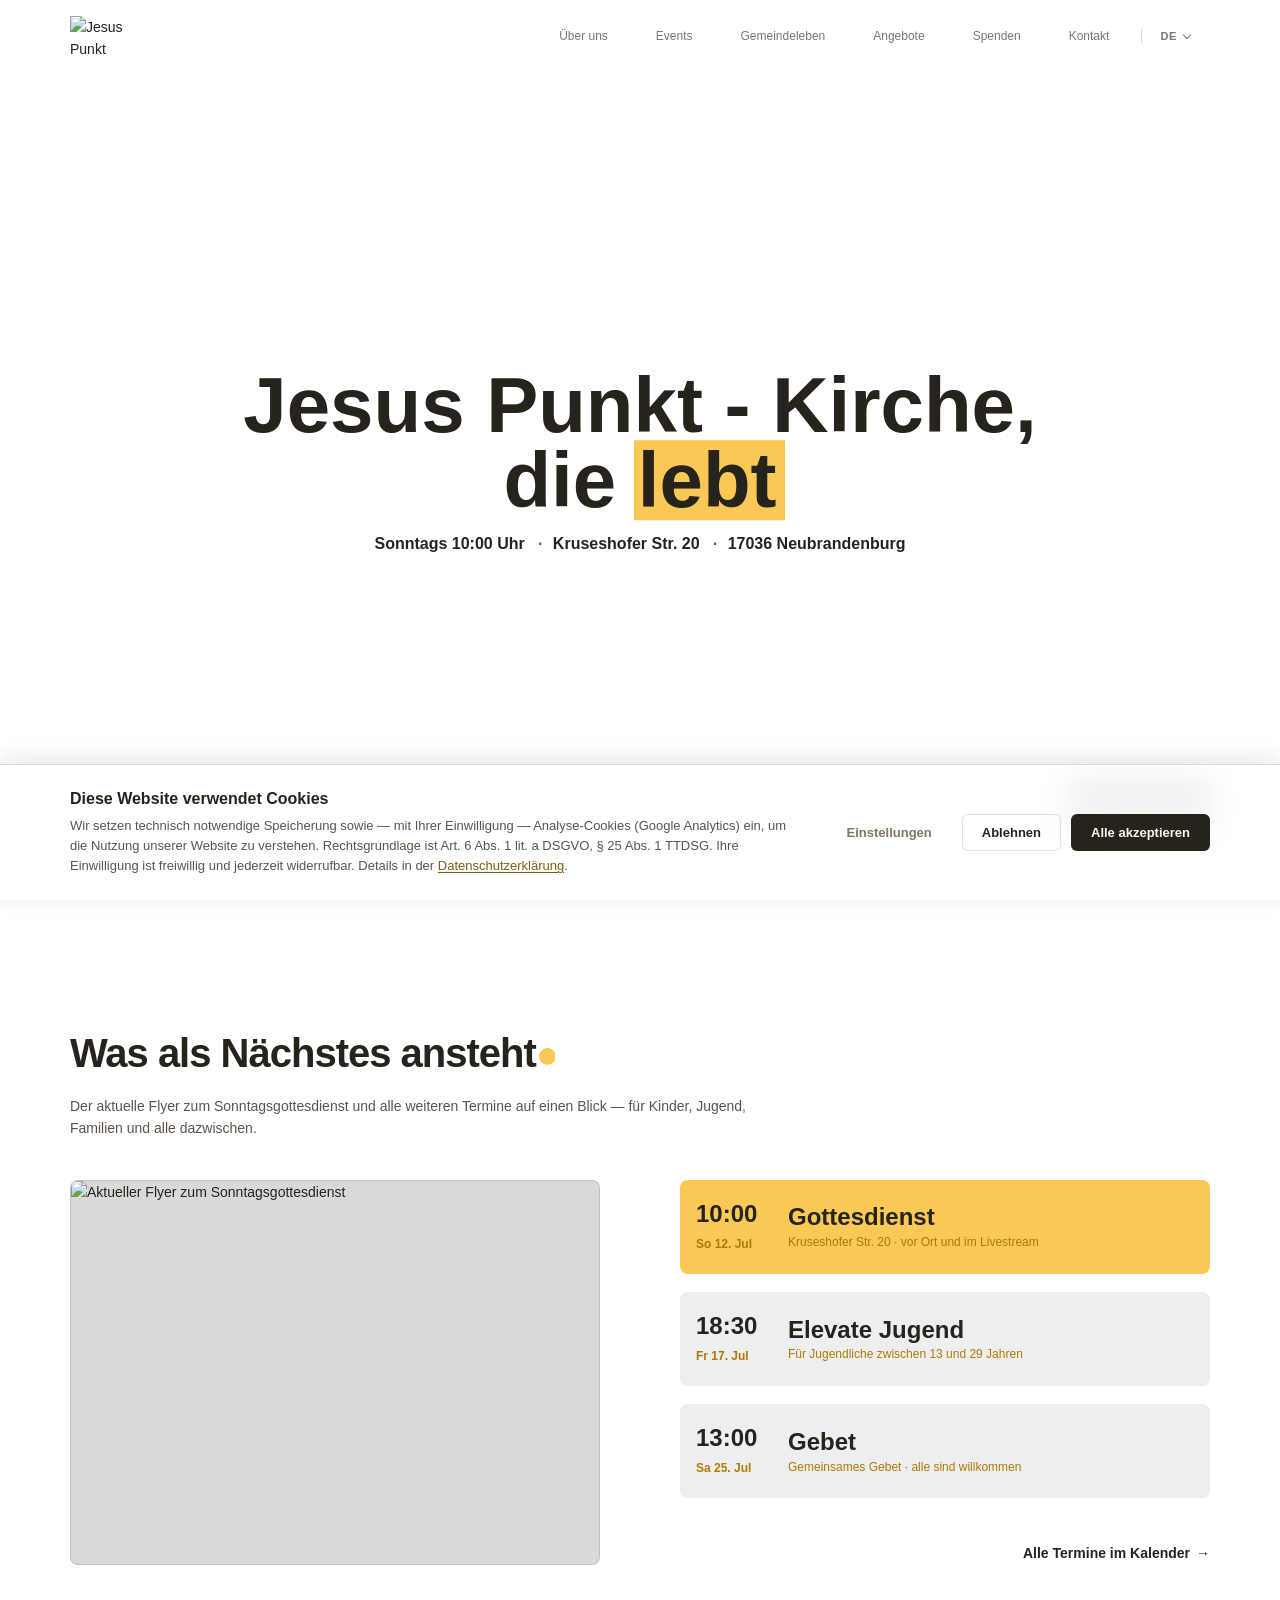
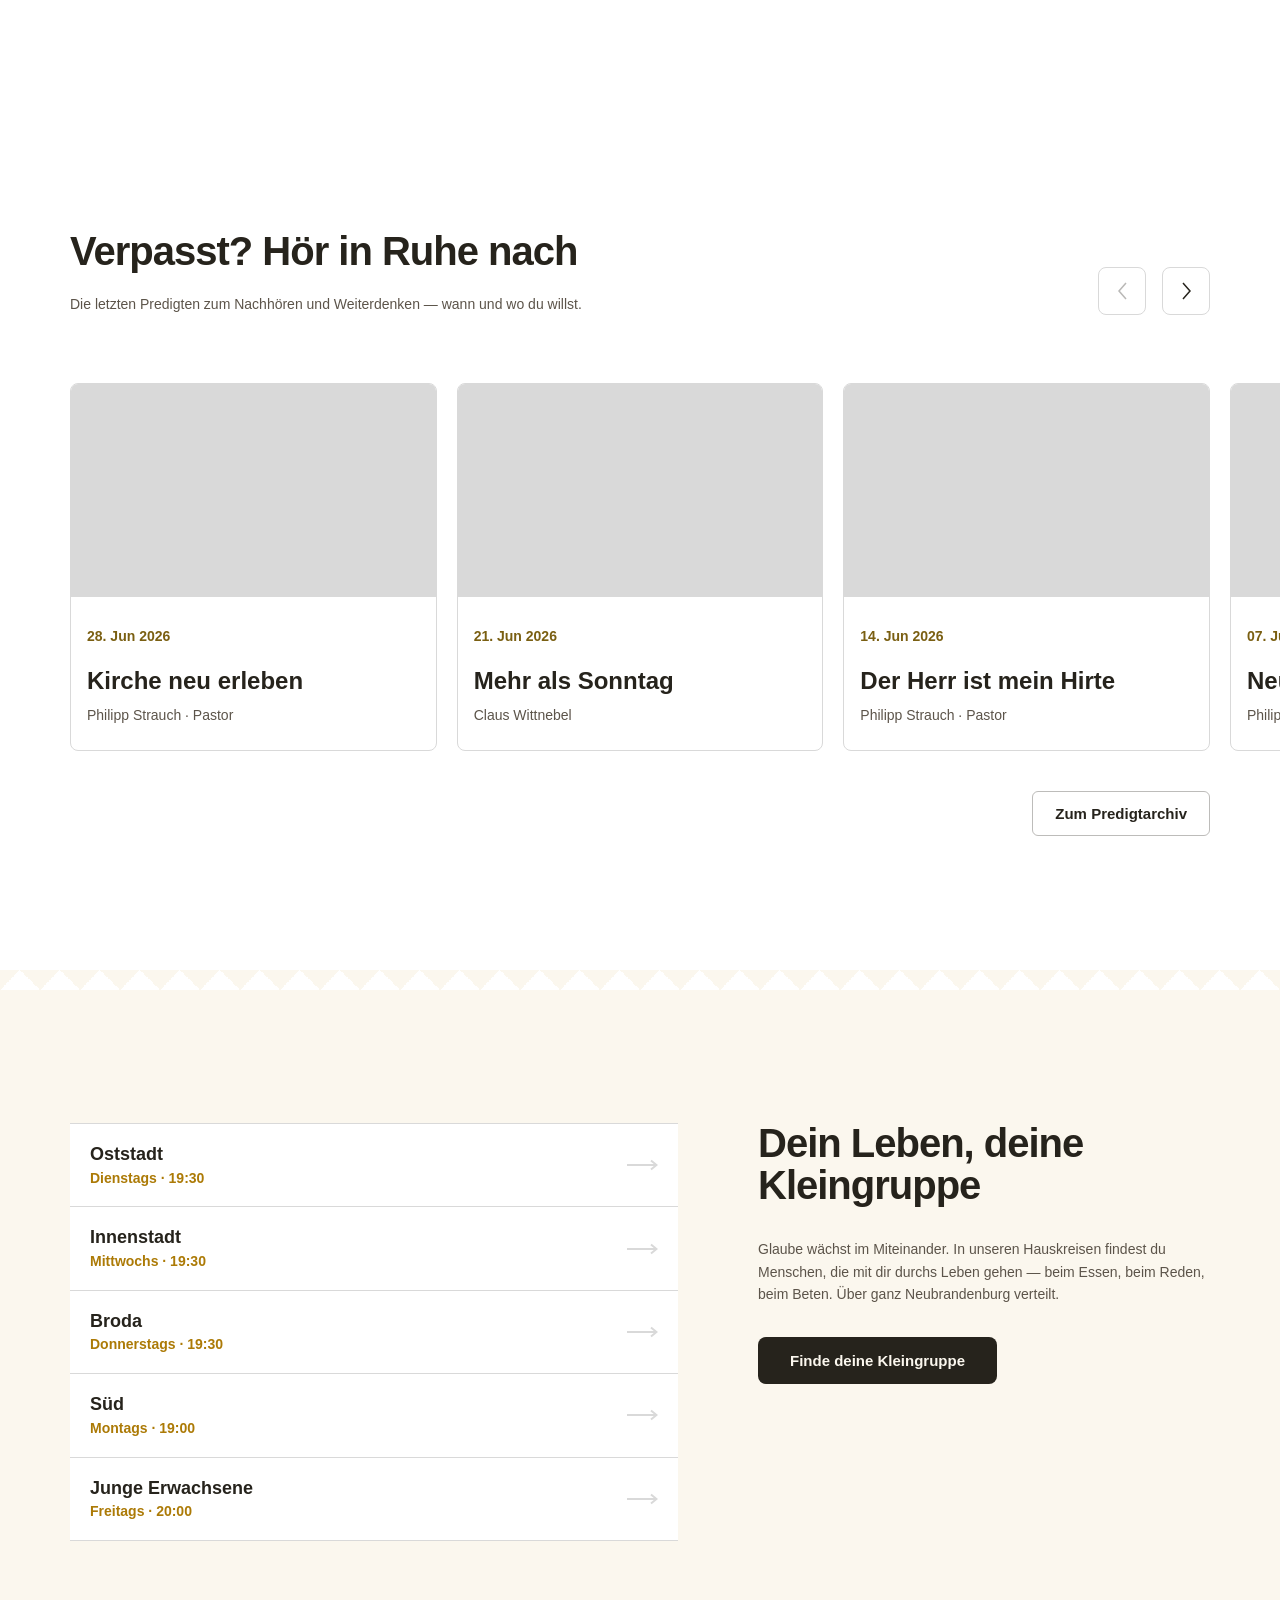
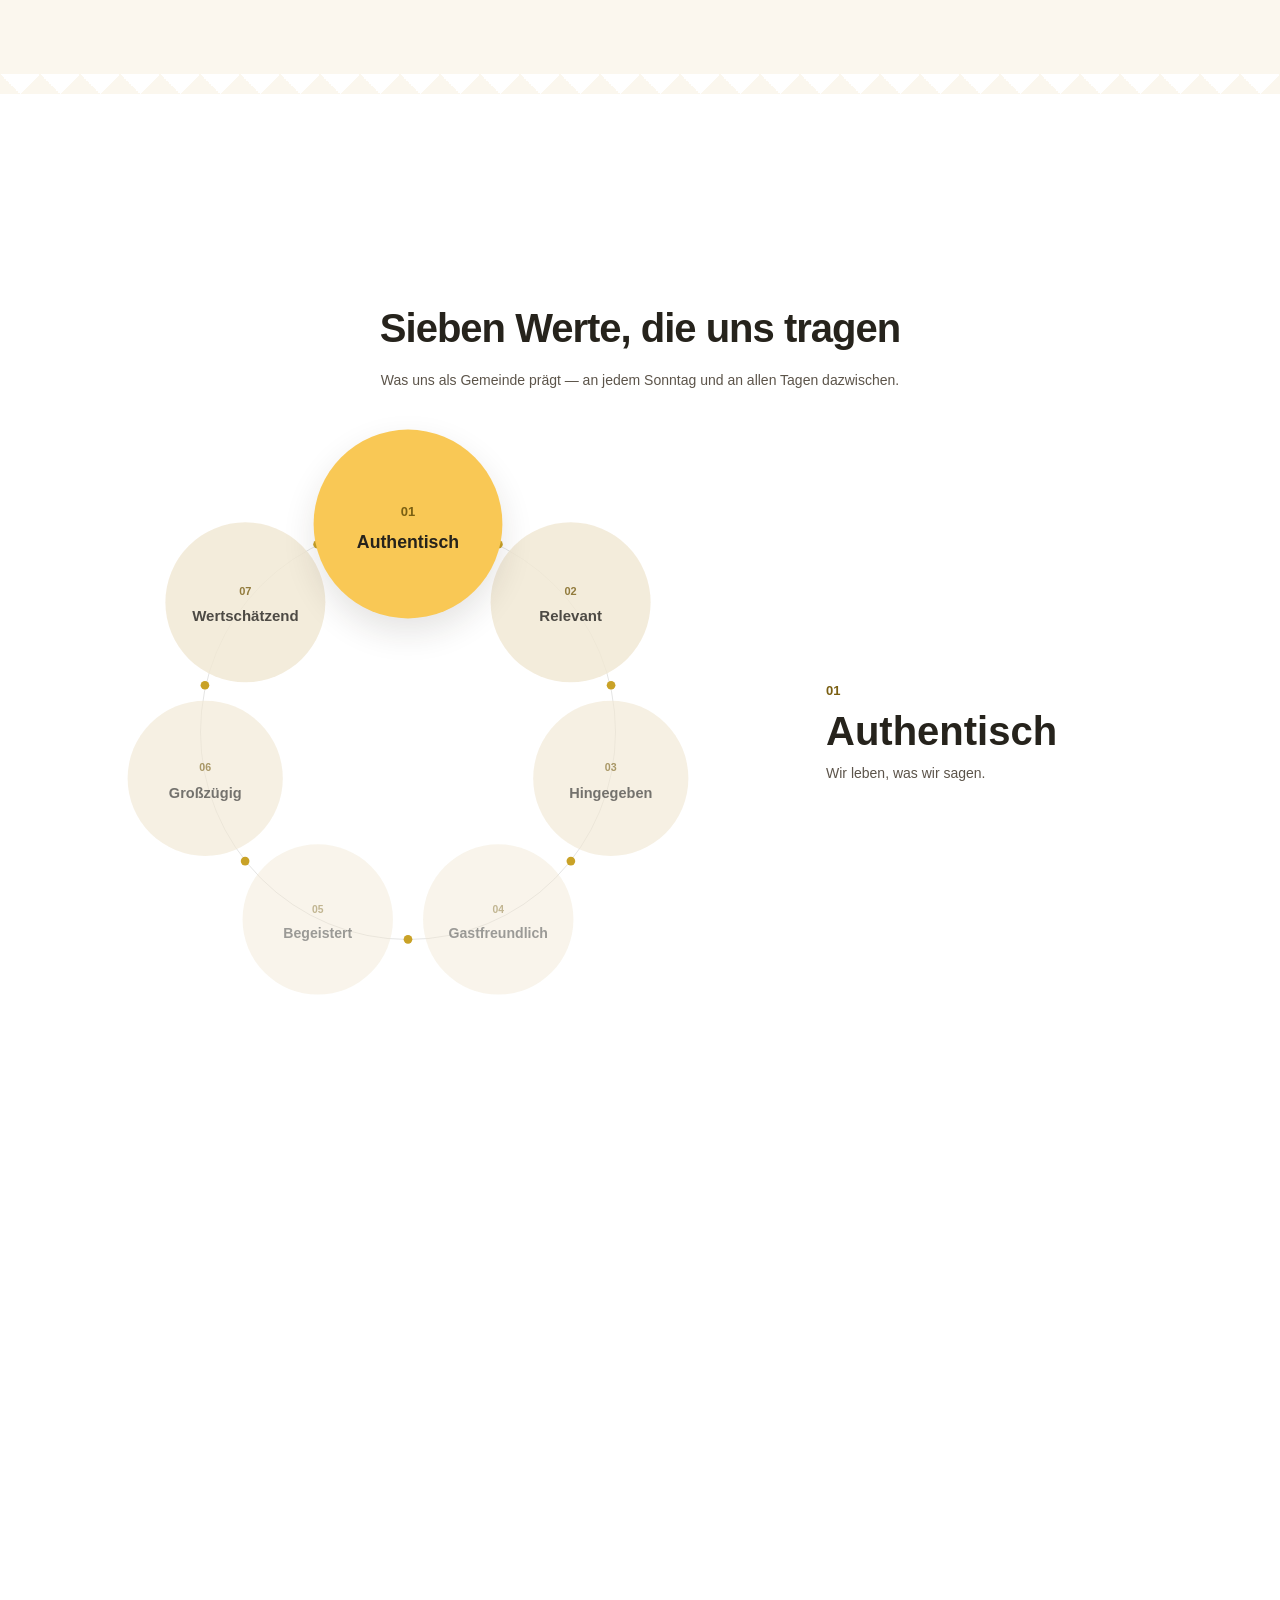
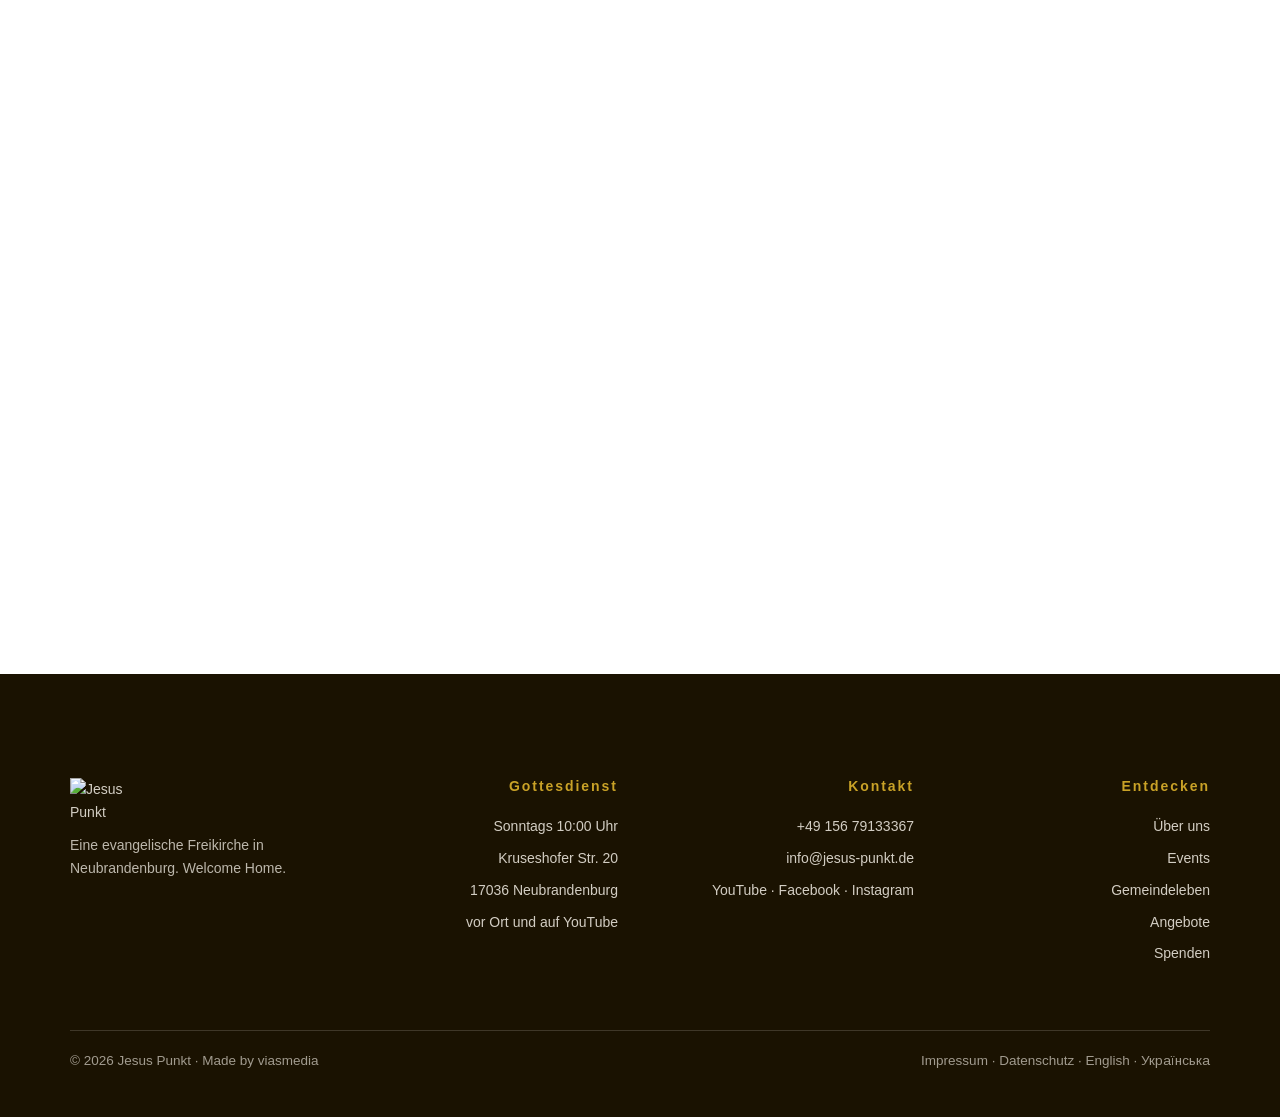
==== commit 4233d84d: "feat: live ChurchTools events + flyer, CMS layer, legal pages, consent, contact form - ChurchTools: " ====
--- a/index.html
+++ b/index.html
@@ -3,7 +3,7 @@
 <head>
   <meta charset="UTF-8">
   <meta name="viewport" content="width=device-width, initial-scale=1.0">
-  <title>Jesus Punkt — Gemeinde, die lebt · Neubrandenburg</title>
+  <title>Jesus Punkt — Kirche, die lebt · Neubrandenburg</title>
   <meta name="description" content="Jesus Punkt ist eine evangelische Freikirche in Neubrandenburg. Gottesdienst sonntags um 10:00 Uhr in der Kruseshofer Str. 20 — vor Ort und auf YouTube.">
   <link rel="icon" href="data:image/svg+xml,%3Csvg xmlns='http://www.w3.org/2000/svg' viewBox='0 0 32 32'%3E%3Ccircle cx='16' cy='16' r='14' fill='%23C9A227'/%3E%3C/svg%3E">
   <link rel="preload" href="/fonts/raveo-bold.woff2" as="font" type="font/woff2" crossorigin>
@@ -28,11 +28,17 @@
       <a class="nav-pill__link" href="/angebote/">Angebote</a>
       <a class="nav-pill__link" href="/spenden/">Spenden</a>
       <a class="nav-pill__link" href="/kontakt/">Kontakt</a>
-    </nav>
-    <nav class="lang-switch" aria-label="Sprache">
-      <a class="lang-switch__link is-active" href="/" hreflang="de" lang="de" data-lang-link>DE</a>
-      <a class="lang-switch__link" href="/en/" hreflang="en" lang="en" data-lang-link>EN</a>
-      <a class="lang-switch__link" href="/uk/" hreflang="uk" lang="uk" data-lang-link>UK</a>
+      <span class="nav-pill__divider" aria-hidden="true"></span>
+      <div class="nav-pill__lang">
+        <button class="nav-pill__lang-btn" type="button" aria-haspopup="true" aria-expanded="false" aria-label="Sprache">
+          <span class="nav-pill__lang-code">DE</span><span class="nav-pill__lang-caret" aria-hidden="true"></span>
+        </button>
+        <div class="nav-pill__lang-menu">
+          <a class="nav-pill__lang-link is-active" href="/" hreflang="de" lang="de" data-lang-link>Deutsch</a>
+          <a class="nav-pill__lang-link" href="/en/" hreflang="en" lang="en" data-lang-link>English</a>
+          <a class="nav-pill__lang-link" href="/uk/" hreflang="uk" lang="uk" data-lang-link>Українська</a>
+        </div>
+      </div>
     </nav>
     <button class="burger" id="burger" aria-label="Menü öffnen" aria-controls="nav-panel" aria-expanded="false">
       <span class="burger__bar"></span>
@@ -70,11 +76,11 @@
     <div class="hero__wash" aria-hidden="true"></div>
     <div class="container hero__container">
       <div class="hero__copy">
+        <div class="hero__title">
+          <h1 class="h1">Jesus Punkt - Kirche, die <span class="hl">lebt</span></h1>
+        </div>
         <div class="hero__eyebrow">
           <span><span class="hero__eyebrow-part">Sonntags 10:00 Uhr</span> <span class="hero__eyebrow-part">Kruseshofer Str. 20</span> <span class="hero__eyebrow-part">17036 Neubrandenburg</span></span>
-        </div>
-        <div class="hero__title">
-          <h1 class="h1">Jesus Punkt - Gemeinde, die <span class="hl">lebt</span></h1>
         </div>
       </div>
       <div class="hero__actions">
@@ -91,7 +97,7 @@
           <h2 class="h2 h2--dot" id="veranstaltungen-h">Was als Nächstes ansteht</h2>
         </div>
         <div class="section-head__desc">
-          <p>Der aktuelle Flyer zum Sonntagsgottesdienst und alle weiteren Termine auf einen Blick — für Kinder, Jugend, Familien und alle dazwischen.</p>
+          <p data-content="home.events_intro">Der aktuelle Flyer zum Sonntagsgottesdienst und alle weiteren Termine auf einen Blick — für Kinder, Jugend, Familien und alle dazwischen.</p>
         </div>
       </div>
       <div class="events__grid">
@@ -154,7 +160,7 @@
             <h2 class="h2" id="predigten-h">Verpasst? Hör in Ruhe nach</h2>
           </div>
           <div class="section-head__desc">
-            <p>Die letzten Predigten zum Nachhören und Weiterdenken — wann und wo du willst.</p>
+            <p data-content="home.sermons_intro">Die letzten Predigten zum Nachhören und Weiterdenken — wann und wo du willst.</p>
           </div>
         </div>
         <div class="sermons__nav">
@@ -313,13 +319,13 @@
       </ul>
       <div class="groups__copy">
         <div class="groups__title">
-          <h2 class="h2" id="kleingruppen-h">Dein Leben, deine Kleingruppe</h2>
+          <h2 class="h2" id="kleingruppen-h" data-content="home.groups_title">Dein Leben, deine Kleingruppe</h2>
         </div>
         <div class="section-head__desc">
-          <p>Glaube wächst im Miteinander. In unseren Hauskreisen findest du Menschen, die mit dir durchs Leben gehen — beim Essen, beim Reden, beim Beten. Über ganz Neubrandenburg verteilt.</p>
+          <p data-content="home.groups_intro">Glaube wächst im Miteinander. In unseren Hauskreisen findest du Menschen, die mit dir durchs Leben gehen — beim Essen, beim Reden, beim Beten. Über ganz Neubrandenburg verteilt.</p>
         </div>
         <div class="groups__cta">
-          <a class="btn btn--primary btn--lg" href="/gemeindeleben/#hauskreise">Finde deine Kleingruppe</a>
+          <a class="btn btn--primary btn--lg" href="/gemeindeleben/#hauskreise" data-content="home.groups_cta">Finde deine Kleingruppe</a>
         </div>
       </div>
     </div>
@@ -332,26 +338,26 @@
       <div class="container">
         <div class="section-head werte__head">
           <div class="section-head__title">
-            <h2 class="h2" id="werte-h">Sieben Werte, die uns tragen</h2>
+            <h2 class="h2" id="werte-h" data-content="home.werte_title">Sieben Werte, die uns tragen</h2>
           </div>
           <div class="section-head__desc">
-            <p>Was uns als Gemeinde prägt — an jedem Sonntag und an allen Tagen dazwischen.</p>
+            <p data-content="home.werte_intro">Was uns als Gemeinde prägt — an jedem Sonntag und an allen Tagen dazwischen.</p>
           </div>
         </div>
         <div class="werte__stage">
           <ul class="wheel" role="list">
-            <li class="wheel__item" style="--i: 0"><div class="bubble"><div><span class="bubble__num">01</span></div><div><h3 class="bubble__name">Authentisch</h3></div></div></li>
-            <li class="wheel__item" style="--i: 1"><div class="bubble"><div><span class="bubble__num">02</span></div><div><h3 class="bubble__name">Relevant</h3></div></div></li>
-            <li class="wheel__item" style="--i: 2"><div class="bubble"><div><span class="bubble__num">03</span></div><div><h3 class="bubble__name">Hingegeben</h3></div></div></li>
-            <li class="wheel__item" style="--i: 3"><div class="bubble"><div><span class="bubble__num">04</span></div><div><h3 class="bubble__name">Gastfreundlich</h3></div></div></li>
-            <li class="wheel__item" style="--i: 4"><div class="bubble"><div><span class="bubble__num">05</span></div><div><h3 class="bubble__name">Begeistert</h3></div></div></li>
-            <li class="wheel__item" style="--i: 5"><div class="bubble"><div><span class="bubble__num">06</span></div><div><h3 class="bubble__name">Großzügig</h3></div></div></li>
-            <li class="wheel__item" style="--i: 6"><div class="bubble"><div><span class="bubble__num">07</span></div><div><h3 class="bubble__name">Wertschätzend</h3></div></div></li>
+            <li class="wheel__item" style="--i: 0"><div class="bubble"><div><span class="bubble__num">01</span></div><div><h3 class="bubble__name" data-content="werte.values.0.name">Authentisch</h3></div></div></li>
+            <li class="wheel__item" style="--i: 1"><div class="bubble"><div><span class="bubble__num">02</span></div><div><h3 class="bubble__name" data-content="werte.values.1.name">Relevant</h3></div></div></li>
+            <li class="wheel__item" style="--i: 2"><div class="bubble"><div><span class="bubble__num">03</span></div><div><h3 class="bubble__name" data-content="werte.values.2.name">Hingegeben</h3></div></div></li>
+            <li class="wheel__item" style="--i: 3"><div class="bubble"><div><span class="bubble__num">04</span></div><div><h3 class="bubble__name" data-content="werte.values.3.name">Gastfreundlich</h3></div></div></li>
+            <li class="wheel__item" style="--i: 4"><div class="bubble"><div><span class="bubble__num">05</span></div><div><h3 class="bubble__name" data-content="werte.values.4.name">Begeistert</h3></div></div></li>
+            <li class="wheel__item" style="--i: 5"><div class="bubble"><div><span class="bubble__num">06</span></div><div><h3 class="bubble__name" data-content="werte.values.5.name">Großzügig</h3></div></div></li>
+            <li class="wheel__item" style="--i: 6"><div class="bubble"><div><span class="bubble__num">07</span></div><div><h3 class="bubble__name" data-content="werte.values.6.name">Wertschätzend</h3></div></div></li>
           </ul>
           <div class="werte__panel" aria-live="polite">
             <div><span class="werte__panel-num">01</span></div>
-            <div><h3 class="werte__panel-name">Authentisch</h3></div>
-            <div class="werte__panel-line"><p>Wir leben, was wir sagen.</p></div>
+            <div><h3 class="werte__panel-name" data-content="werte.values.0.name">Authentisch</h3></div>
+            <div class="werte__panel-line"><p data-content="werte.values.0.line">Wir leben, was wir sagen.</p></div>
           </div>
         </div>
       </div>
@@ -406,11 +412,11 @@
       </div>
     </div>
     <div class="footer__legal">
-      <div><span>© 2026 Jesus Punkt</span></div>
+      <div><span>© 2026 Jesus Punkt · <a href="https://viasmedia.com/" target="_blank" rel="noopener">Made by viasmedia</a></span></div>
       <div>
         <span>
           <a href="/impressum/">Impressum</a> ·
-          <a href="https://jesus-punkt.de/datenschutzerklaerung/" target="_blank" rel="noopener">Datenschutz</a> ·
+          <a href="/datenschutz/">Datenschutz</a> ·
           <a href="/en/" hreflang="en" lang="en" data-lang-link>English</a> ·
           <a href="/uk/" hreflang="uk" lang="uk" data-lang-link>Українська</a>
         </span>
@@ -419,7 +425,9 @@
   </div>
 </footer>
 
+<!-- bake:werte-lines -->
 <script src="/js/main.js" defer></script>
+<script src="/js/consent.js" defer></script>
 <script src="/js/data.js" defer></script>
 </body>
 </html>
--- a/styles/base.css
+++ b/styles/base.css
@@ -93,6 +93,16 @@
 /* ---- Section rhythm ---- */
 .section { padding-block: var(--section-pad); }
 
+/* ---- Appearance reveals (JS adds .reveal, then .is-in on enter; classes
+        are stripped after the transition so component hovers stay intact) ---- */
+.reveal { opacity: 0; transform: translateY(0.75rem); }
+.reveal.is-in {
+  opacity: 1;
+  transform: none;
+  transition: opacity 600ms var(--ease) var(--rv-d, 0s),
+              transform 600ms var(--ease) var(--rv-d, 0s);
+}
+
 /* ---- Headings ---- */
 .h1 {
   font: 700 var(--fs-h1) / var(--lh-display) var(--font-display);
@@ -106,15 +116,17 @@
 }
 .h2--xl { font-size: var(--fs-h2-xl); }
 /* the "Punkt" — gold dot after a heading */
+/* gold dot glued to the last word: an inline-block would be an atomic inline —
+   browsers may break the line before it, wrapping the dot alone. A plain inline
+   box whose content is a no-break space cannot be separated from the text; the
+   dot itself is painted as a background circle inside that box. */
 .h2--dot::after {
-  content: "";
-  display: inline-block;
-  width: 0.6em;
-  height: 0.6em;
-  border-radius: 50%;
-  background: var(--accent);
-  margin-left: 0.08em;
-  vertical-align: baseline;
+  content: "\00A0";
+  font-size: 0.42em; /* dot geometry scales with the heading */
+  padding-right: 1em;
+  margin-left: -0.05em;
+  vertical-align: middle; /* dot centres on the text, not the baseline */
+  background: radial-gradient(circle closest-side, var(--accent) 97%, transparent) right center / 1em 1em no-repeat;
 }
 .h3 {
   font: 700 var(--fs-h3) / 1.2 var(--font-display);
--- a/styles/components.css
+++ b/styles/components.css
@@ -83,43 +83,96 @@
   .nav-pill__link:hover { background: var(--accent); color: #000; }
 }
 
-/* language switcher — desktop chip; the fullscreen menu carries it ≤64rem */
-.lang-switch {
-  display: flex;
-  align-items: center;
-  background: rgba(255, 255, 255, 0.75);
-  -webkit-backdrop-filter: blur(1.25rem);
-  backdrop-filter: blur(1.25rem);
-  border-radius: var(--radius);
-  transition: background var(--t-med) var(--ease), box-shadow var(--t-med) var(--ease);
-}
-.header.is-scrolled .lang-switch {
-  background: rgba(255, 255, 255, 0.88);
-  box-shadow: inset 0 0 0 1px var(--line-ink), var(--shadow-soft);
-}
-.lang-switch__link {
-  display: block;
-  padding: 1rem 0.75rem;
+/* language dropdown — last item inside the nav pill; the fullscreen menu carries it ≤64rem */
+.nav-pill__divider {
+  width: 1px;
+  height: 1rem;
+  align-self: center;
+  background: var(--line);
+  margin-inline: 0.5rem 0.25rem;
+}
+.nav-pill__lang { position: relative; z-index: 1; }
+/* invisible bridge over the gap to the menu so hover stays contiguous */
+.nav-pill__lang::after {
+  content: "";
+  position: absolute;
+  top: 100%;
+  left: 0;
+  right: 0;
+  height: 0.5rem;
+}
+.nav-pill__lang-btn {
+  display: flex;
+  align-items: center;
+  gap: 0.4375rem;
+  padding: 1rem 1.25rem 1rem 0.875rem;
   border-radius: var(--radius);
   font: 700 0.6875rem / 1 var(--font-ui);
   letter-spacing: 0.06em;
   color: var(--nav-muted);
+  cursor: pointer;
   transition: color var(--t-fast) var(--ease);
 }
-.lang-switch__link:hover { color: #000; }
-.lang-switch__link.is-active { color: var(--ink); }
-.lang-switch__link.is-active::after {
+.nav-pill__lang-btn:hover,
+.nav-pill__lang.is-open .nav-pill__lang-btn { color: #000; } /* same hover ink as the pill links */
+/* no-JS / reduced-motion fallback keeps a visible hover, like the pill links */
+@media (prefers-reduced-motion: reduce) {
+  .nav-pill__lang-btn:hover { background: var(--accent); color: #000; }
+}
+.nav-pill__lang-caret {
+  width: 0.375rem;
+  height: 0.375rem;
+  margin-top: -0.1875rem;
+  border-right: 1.5px solid currentColor;
+  border-bottom: 1.5px solid currentColor;
+  transform: rotate(45deg);
+  transition: transform var(--t-med) var(--ease);
+}
+.nav-pill__lang.is-open .nav-pill__lang-caret { transform: translateY(0.125rem) rotate(225deg); }
+.nav-pill__lang-menu {
+  position: absolute;
+  top: calc(100% + 0.5rem);
+  right: 0;
+  min-width: 10.5rem;
+  padding: 0.5rem;
+  background: rgba(255, 255, 255, 0.88);
+  -webkit-backdrop-filter: blur(1.25rem);
+  backdrop-filter: blur(1.25rem);
+  border-radius: var(--radius);
+  box-shadow: inset 0 0 0 1px var(--line-ink), var(--shadow-soft);
+  opacity: 0;
+  transform: translateY(-0.25rem);
+  visibility: hidden;
+  pointer-events: none;
+  transition: opacity var(--t-med) var(--ease), transform var(--t-med) var(--ease), visibility 0s var(--t-med);
+}
+.nav-pill__lang.is-open .nav-pill__lang-menu {
+  opacity: 1;
+  transform: none;
+  visibility: visible;
+  pointer-events: auto;
+  transition: opacity var(--t-med) var(--ease), transform var(--t-med) var(--ease), visibility 0s;
+}
+.nav-pill__lang-link {
+  display: block;
+  padding: 0.625rem 0.875rem;
+  border-radius: var(--radius-sm);
+  font: 700 0.8125rem / 1 var(--font-ui);
+  color: var(--nav-muted);
+  white-space: nowrap;
+  transition: color var(--t-fast) var(--ease), background var(--t-fast) var(--ease);
+}
+.nav-pill__lang-link:hover { color: var(--ink); background: var(--sand); }
+.nav-pill__lang-link.is-active { color: var(--ink); }
+.nav-pill__lang-link.is-active::after {
   content: "";
   display: inline-block;
   width: 0.25rem;
   height: 0.25rem;
   border-radius: 50%;
   background: var(--accent);
-  margin-left: 0.25rem;
-  vertical-align: 0.06em;
-}
-@media (max-width: 64rem) {
-  .lang-switch { display: none; }
+  margin-left: 0.375rem;
+  vertical-align: 0.09em;
 }
 
 /* burger (≤48rem) */
@@ -289,6 +342,7 @@
   mask: conic-gradient(from 135deg at 50% 0%, #000 0 90deg, #0000 0) 50% / 2.5rem 100%;
 }
 
+
 /* ================= EVENT LIST + ROW ================= */
 .events__list { display: flex; flex-direction: column; gap: 1.125rem; }
 
@@ -570,3 +624,124 @@
   .footer__grid { grid-template-columns: 1fr; }
   .footer__legal { flex-direction: column; align-items: flex-start; }
 }
+
+/* ================= COOKIE CONSENT (banner + modal, injected by js/consent.js) ================= */
+#cc-banner {
+  position: fixed;
+  inset: auto 0 0 0;
+  z-index: 60;
+  padding: var(--space-lg);
+  background: rgba(255, 255, 255, 0.92);
+  -webkit-backdrop-filter: blur(1.25rem);
+  backdrop-filter: blur(1.25rem);
+  box-shadow: 0 -0.25rem 1.5rem rgba(38, 35, 28, 0.12);
+  border-top: 1px solid var(--line);
+  transform: translateY(102%);
+  transition: transform var(--t-slow) var(--ease);
+}
+#cc-banner.cc-banner--visible { transform: none; }
+#cc-banner.cc-banner--hidden { transform: translateY(102%); }
+.cc-inner {
+  max-width: 71.25rem;
+  margin-inline: auto;
+  display: flex;
+  align-items: center;
+  gap: var(--space-lg);
+}
+.cc-title { font: 700 1rem / 1.3 var(--font-display); color: var(--ink); }
+.cc-body { margin-top: 0.375rem; font: 400 0.8125rem / 1.55 var(--font-ui); color: var(--ink-2); max-width: 46rem; }
+.cc-link { color: var(--gold-text); text-decoration: underline; text-underline-offset: 0.15em; }
+.cc-link:hover { color: var(--ink); }
+.cc-actions { display: flex; gap: 0.625rem; flex: none; flex-wrap: wrap; justify-content: flex-end; }
+.cc-btn {
+  padding: 0.75rem 1.25rem;
+  border-radius: var(--radius-sm);
+  font: 700 0.8125rem / 1 var(--font-ui);
+  cursor: pointer;
+  transition: background var(--t-med) var(--ease), color var(--t-med) var(--ease), transform var(--t-med) var(--ease);
+}
+.cc-btn:hover { transform: translateY(-2px); }
+.cc-btn--accent { background: var(--ink); color: var(--creme); }
+.cc-btn--accent:hover { background: var(--accent); color: var(--ink); }
+.cc-btn--outline { background: none; box-shadow: inset 0 0 0 1px var(--line-ink); color: var(--ink); }
+.cc-btn--outline:hover { background: var(--ink); color: var(--creme); }
+.cc-btn--ghost { background: none; color: var(--nav-muted); }
+.cc-btn--ghost:hover { color: var(--ink); transform: none; }
+
+#cc-modal-overlay {
+  position: fixed;
+  inset: 0;
+  z-index: 70;
+  display: flex;
+  align-items: center;
+  justify-content: center;
+  padding: var(--space-lg);
+  background: rgba(38, 35, 28, 0.45);
+  opacity: 0;
+  transition: opacity var(--t-med) var(--ease);
+}
+#cc-modal-overlay.cc-modal-overlay--visible { opacity: 1; }
+.cc-modal {
+  width: 100%;
+  max-width: 33.75rem;
+  max-height: 85dvh;
+  overflow-y: auto;
+  background: #fff;
+  border-radius: var(--radius);
+  box-shadow: var(--shadow-card);
+}
+.cc-modal__header {
+  display: flex;
+  align-items: center;
+  justify-content: space-between;
+  padding: 1.25rem 1.5rem;
+  border-bottom: 1px solid var(--line);
+}
+.cc-modal__title { font: 700 1.125rem / 1.2 var(--font-display); color: var(--ink); }
+.cc-modal__close { color: var(--nav-muted); cursor: pointer; transition: color var(--t-fast) var(--ease); }
+.cc-modal__close:hover { color: var(--ink); }
+.cc-modal__body { padding: 1.25rem 1.5rem; display: flex; flex-direction: column; gap: 1.25rem; }
+.cc-category { display: flex; align-items: flex-start; justify-content: space-between; gap: var(--space-md); }
+.cc-category__name { font: 700 0.9375rem / 1.3 var(--font-display); color: var(--ink); }
+.cc-category__desc { margin-top: 0.25rem; font: 400 0.8125rem / 1.55 var(--font-ui); color: var(--ink-2); }
+.cc-toggle { flex: none; display: inline-flex; align-items: center; cursor: pointer; }
+.cc-toggle--locked { cursor: default; }
+.cc-toggle__label { font: 700 0.6875rem / 1 var(--font-ui); letter-spacing: 0.05em; color: var(--gold-text); white-space: nowrap; }
+.cc-toggle__input { position: absolute; opacity: 0; pointer-events: none; }
+.cc-toggle__track {
+  display: block;
+  width: 2.625rem;
+  height: 1.5rem;
+  border-radius: 1rem;
+  background: var(--line);
+  transition: background var(--t-med) var(--ease);
+}
+.cc-toggle__thumb {
+  display: block;
+  width: 1.125rem;
+  height: 1.125rem;
+  margin: 0.1875rem;
+  border-radius: 50%;
+  background: #fff;
+  box-shadow: 0 1px 3px rgba(38, 35, 28, 0.3);
+  transition: transform var(--t-med) var(--ease);
+}
+.cc-toggle__input:checked + .cc-toggle__track { background: var(--accent); }
+.cc-toggle__input:checked + .cc-toggle__track .cc-toggle__thumb { transform: translateX(1.125rem); }
+.cc-toggle__input:focus-visible + .cc-toggle__track { outline: 2px solid var(--ink); outline-offset: 2px; }
+.cc-modal__footer {
+  display: flex;
+  justify-content: flex-end;
+  gap: 0.625rem;
+  padding: 1.25rem 1.5rem;
+  border-top: 1px solid var(--line);
+}
+
+@media (max-width: 48rem) {
+  .cc-inner { flex-direction: column; align-items: stretch; }
+  .cc-actions { justify-content: stretch; }
+  .cc-actions .cc-btn { flex: 1; text-align: center; }
+}
+@media (prefers-reduced-motion: reduce) {
+  #cc-banner, #cc-modal-overlay, .cc-btn, .cc-toggle__track, .cc-toggle__thumb { transition: none; }
+}
--- a/styles/home.css
+++ b/styles/home.css
@@ -7,8 +7,7 @@
   position: relative;
   min-height: 100svh;
   min-height: 100dvh;
-  display: flex;
-  align-items: flex-end;
+  display: flex; /* container stretches to full height; it centers the copy itself */
   background: var(--paper);
   overflow: hidden;
 }
@@ -28,17 +27,19 @@
 .hero__container {
   position: relative;
   width: 100%;
-  padding-bottom: clamp(3.5rem, 8vh, 5.625rem);
-  display: flex;
-  align-items: flex-end;
-  gap: clamp(2rem, 5vw, 5.3125rem);
+  padding-block: calc(var(--header-h) + 1.5rem) clamp(3.5rem, 8vh, 5.625rem); /* never under the fixed header on short screens */
+  display: flex;
+  flex-direction: column;
+  justify-content: center; /* copy in the middle of the hero */
+  align-items: center;
+  text-align: center;
 }
 .hero__copy {
-  flex: 1;
   max-width: 56.9375rem;
   display: flex;
   flex-direction: column;
-  gap: 0.9375rem; /* fig: 15 */
+  align-items: center;
+  gap: 0.9375rem; /* fig: 15 — title first, time + location underneath */
 }
 .hero__eyebrow span { font: 700 1rem / var(--lh-display) var(--font-display); color: var(--ink); }
 .hero__eyebrow-part { white-space: nowrap; } /* wrap only between address segments */
@@ -47,7 +48,12 @@
   color: var(--gold-text);
   margin-inline: 0.55em 0.65em;
 }
-.hero__actions { flex: none; }
+/* CTA anchored bottom-right, out of the centered flow */
+.hero__actions {
+  position: absolute;
+  right: var(--space-lg); /* container padding edge */
+  bottom: clamp(3.5rem, 8vh, 5.625rem);
+}
 
 /* highlight block behind »lebt« — vertically centered on the word */
 .hl {
@@ -68,19 +74,19 @@
 }
 
 @media (max-width: 48rem) {
-  .hero__container {
-    flex-direction: column;
-    align-items: flex-start;
-    gap: 2.25rem;
-    padding-bottom: clamp(3rem, 9svh, 4.5rem);
-  }
+  .hero__container { gap: 2.25rem; }
   .hero__eyebrow span { font-size: 0.9375rem; line-height: 1.45; }
   /* once the line would wrap, stack the parts cleanly — no leading dots */
-  .hero__eyebrow > span { display: flex; flex-direction: column; gap: 0.25rem; }
+  .hero__eyebrow > span { display: flex; flex-direction: column; align-items: center; gap: 0.25rem; }
   .hero__eyebrow-part + .hero__eyebrow-part::before { content: none; }
 }
+/* phone: CTA goes full width — copy aligns left and the title steps UP */
 @media (max-width: 37.5rem) {
-  .hero__actions { width: 100%; }
+  .hero__container { align-items: flex-start; text-align: left; }
+  .hero__copy { align-items: flex-start; }
+  .hero__eyebrow > span { align-items: flex-start; }
+  .hero__title .h1 { font-size: 3rem; }
+  .hero__actions { left: var(--space-lg); right: var(--space-lg); }
   .hero__actions .btn { width: 100%; }
 }
 
@@ -104,9 +110,39 @@
 }
 @media (max-width: 48rem) {
   /* single column: flyer drops BELOW the event rows */
-  .events__grid { display: flex; flex-direction: column; gap: 2rem; }
+  .events__grid { display: flex; flex-direction: column; align-items: stretch; gap: 2rem; }
   .events__flyer { order: 0; aspect-ratio: 525 / 297; align-self: auto; }
   .events__foot { margin-top: 1.75rem; }
+
+  /* event list becomes a 2-up card grid; the NEXT event is a double-height feature */
+  .events__grid .events__list {
+    display: grid;
+    grid-template-columns: 1fr 1fr;
+    grid-auto-rows: 1fr;
+    gap: 0.875rem;
+  }
+  .events__grid .events__list > li { display: grid; } /* stretch cards to the row track */
+  .events__grid .events__list > li:first-child { grid-row: span 2; }
+  .events__grid .events__list .event-row {
+    height: 100%;
+    flex-direction: column;
+    align-items: flex-start;
+    justify-content: center;
+    gap: 0.75rem;
+    padding: 1.25rem;
+  }
+  .events__grid .events__list .event-row__when {
+    width: auto;
+    flex-direction: row;
+    align-items: baseline;
+    gap: 0.5rem;
+  }
+  .events__grid .events__list > li:first-child .event-row__time { font-size: 1.75rem; }
+}
+@media (max-width: 31.25rem) {
+  /* narrow phones: the 2-up card grid gets cramped — back to one column */
+  .events__grid .events__list { grid-template-columns: 1fr; grid-auto-rows: auto; }
+  .events__grid .events__list > li:first-child { grid-row: auto; }
 }
 
 /* ================= KLEINGRUPPEN ================= */
@@ -134,8 +170,9 @@
 
 /* ================= WERTE (scroll wheel) ================= */
 .werte {
-  padding-block: 0 9.375rem;  /* 150px air below the wheel before the footer */
-  height: 420vh;              /* scroll runway: 7 stops, unhurried */
+  --wheel-t: 800ms;                                    /* one shared clock for ring, items and face */
+  --wheel-ease: cubic-bezier(0.34, 1.25, 0.64, 1);     /* gentle overshoot — the wheel settles with a spring */
+  height: 420vh;              /* scroll runway: 7 stops, unhurried; section keeps the standard --section-pad */
 }
 .werte__sticky {
   position: sticky;
@@ -149,7 +186,9 @@
 .werte__head { align-items: center; text-align: center; }
 .werte__stage {
   margin-top: var(--space-lg);
-  padding-block: clamp(4rem, 12vh, 7.5rem); /* room for bubbles poking beyond the ring — top AND bottom */
+  /* room for bubbles poking beyond the ring — top AND bottom; one rule for ALL
+     widths, deliberately never overridden smaller on phones */
+  padding-block: clamp(5rem, 12svh, 7.5rem);
   display: grid;
   grid-template-columns: minmax(0, 1fr) minmax(0, 24rem);
   gap: var(--space-2xl);
@@ -169,6 +208,12 @@
   text-align: center;
   padding: 10%;
   background: var(--sand);
+  /* depth falloff by ring distance (--d, set by JS); scale lives here, NOT on the
+     item — a delayed item transform would fight the counter-rotation and tilt */
+  transform: scale(calc(1.03 - var(--d, 1) * 0.03));
+  transition: transform var(--wheel-t) var(--wheel-ease) calc(var(--d, 0) * 45ms),
+              background var(--t-med) var(--ease) calc(var(--d, 0) * 45ms),
+              box-shadow var(--t-med) var(--ease) calc(var(--d, 0) * 45ms);
 }
 .bubble__num { font: 700 0.6875rem / 1 var(--font-ui); color: var(--gold-text); }
 .bubble__name {
@@ -188,7 +233,27 @@
   height: var(--wheel-size);
   margin-inline: auto;
   transform: rotate(var(--wheel-turn));
-  transition: transform var(--t-slow) var(--ease);
+  transition: transform var(--wheel-t) var(--wheel-ease);
+}
+/* ring guide through the bubble centres — a circle needs no counter-rotation */
+.wheel::before {
+  content: "";
+  position: absolute;
+  inset: 0;
+  border-radius: 50%;
+  border: 1px solid rgba(38, 35, 28, 0.12);
+  pointer-events: none;
+}
+/* clock face: 7 gold ticks at the midpoints between slots (at-slot ticks would sit
+   under the bubbles at rest); counter-rotated so it stays static while the ring turns */
+.wheel::after {
+  content: "";
+  position: absolute;
+  inset: -2.1%; /* radius-48 tick coords land exactly on the ring guide */
+  background: url("data:image/svg+xml,%3Csvg xmlns='http://www.w3.org/2000/svg' viewBox='0 0 100 100'%3E%3Cg fill='%23C9A227'%3E%3Ccircle cx='70.83' cy='6.76' r='1'/%3E%3Ccircle cx='96.79' cy='39.32' r='1'/%3E%3Ccircle cx='87.53' cy='79.93' r='1'/%3E%3Ccircle cx='50' cy='98' r='1'/%3E%3Ccircle cx='12.47' cy='79.93' r='1'/%3E%3Ccircle cx='3.21' cy='39.32' r='1'/%3E%3Ccircle cx='29.17' cy='6.76' r='1'/%3E%3C/g%3E%3C/svg%3E") center / 100% 100% no-repeat;
+  transform: rotate(calc(-1 * var(--wheel-turn)));
+  transition: transform var(--wheel-t) var(--wheel-ease);
+  pointer-events: none;
 }
 .wheel__item {
   --angle: calc(var(--i) * 51.4286deg);
@@ -202,18 +267,20 @@
   transform: rotate(var(--angle))
              translateY(calc(var(--wheel-size) / -2))
              rotate(calc(-1 * var(--angle) - var(--wheel-turn)));
-  transition: transform var(--t-slow) var(--ease), opacity var(--t-slow) var(--ease);
-  opacity: 0.55;
+  /* transform stays in lockstep with the ring (no delay!); only opacity ripples */
+  transition: transform var(--wheel-t) var(--wheel-ease),
+              opacity var(--t-slow) var(--ease) calc(var(--d, 0) * 45ms);
+  opacity: calc(1 - var(--d, 0) * 0.18); /* 1 / 0.82 / 0.64 / 0.46 by ring distance */
 }
 .wheel__item.is-active {
   opacity: 1;
-  transform: rotate(var(--angle))
-             translateY(calc(var(--wheel-size) / -2))
-             rotate(calc(-1 * var(--angle) - var(--wheel-turn)))
-             scale(1.18);
   z-index: 1;
 }
-.wheel__item.is-active .bubble { background: var(--accent); box-shadow: var(--shadow-soft); }
+.wheel__item.is-active .bubble {
+  background: var(--accent);
+  box-shadow: var(--shadow-soft);
+  transform: scale(1.18);
+}
 
 /* description panel */
 .werte__panel { display: flex; flex-direction: column; gap: 0.625rem; }
@@ -231,9 +298,8 @@
 @media (max-width: 48rem) {
   .werte { height: 360vh; }
   .werte__sticky { padding-top: var(--header-h); } /* heading clears the fixed header */
-  .wheel { --wheel-size: min(28rem, 120vw, 44svh); }
+  .wheel { --wheel-size: min(28rem, 120vw, 40svh); }
   .werte__stage {
-    padding-block: 2rem 1.5rem;
     grid-template-columns: 1fr;
     gap: 3rem;
     justify-items: center;
@@ -242,24 +308,26 @@
   /* wheel intentionally wider than the screen — side bubbles bleed off for breathing room */
   .wheel__item { width: 7rem; height: 7rem; margin: -3.5rem 0 0 -3.5rem; }
   .wheel__item .bubble__name { font-size: 0.75rem; }
-  /* the active value sits in the middle of the ring, not at 12 o'clock */
+  /* the active value sits in the middle of the ring, not at 12 o'clock;
+     the other six close ranks to 60° (JS re-assigns --angle) so the ring stays complete */
   .wheel__item.is-active {
     transform: rotate(var(--angle))
                translateY(0)
-               rotate(calc(-1 * var(--angle) - var(--wheel-turn)))
-               scale(1.3);
-  }
+               rotate(calc(-1 * var(--angle) - var(--wheel-turn)));
+  }
+  .wheel__item.is-active .bubble { transform: scale(1.3); }
   .werte__panel { align-items: center; min-height: 8rem; }
 }
 
 /* reduced motion: plain stacked list, no pin, no rotation */
 @media (prefers-reduced-motion: reduce) {
-  .werte { height: auto; padding-block: var(--section-pad); }
+  .werte { height: auto; }
   .werte__sticky { position: static; height: auto; overflow: visible; display: block; }
   .werte__stage { display: flex; flex-direction: column; align-items: center; gap: var(--space-lg); }
   .wheel { width: auto; height: auto; transform: none; display: flex; flex-direction: column; gap: var(--space-md); margin: 0; }
+  .wheel::before, .wheel::after { content: none; } /* no ring guide / ticks in the list */
   .wheel__item { position: static; margin: 0; transform: none !important; opacity: 1; width: auto; height: auto; cursor: default; }
-  .wheel__item .bubble { width: 12rem; height: 12rem; }
+  .wheel__item .bubble { width: 12rem; height: 12rem; transform: none; }
   .werte__panel { display: none; }
 }
 
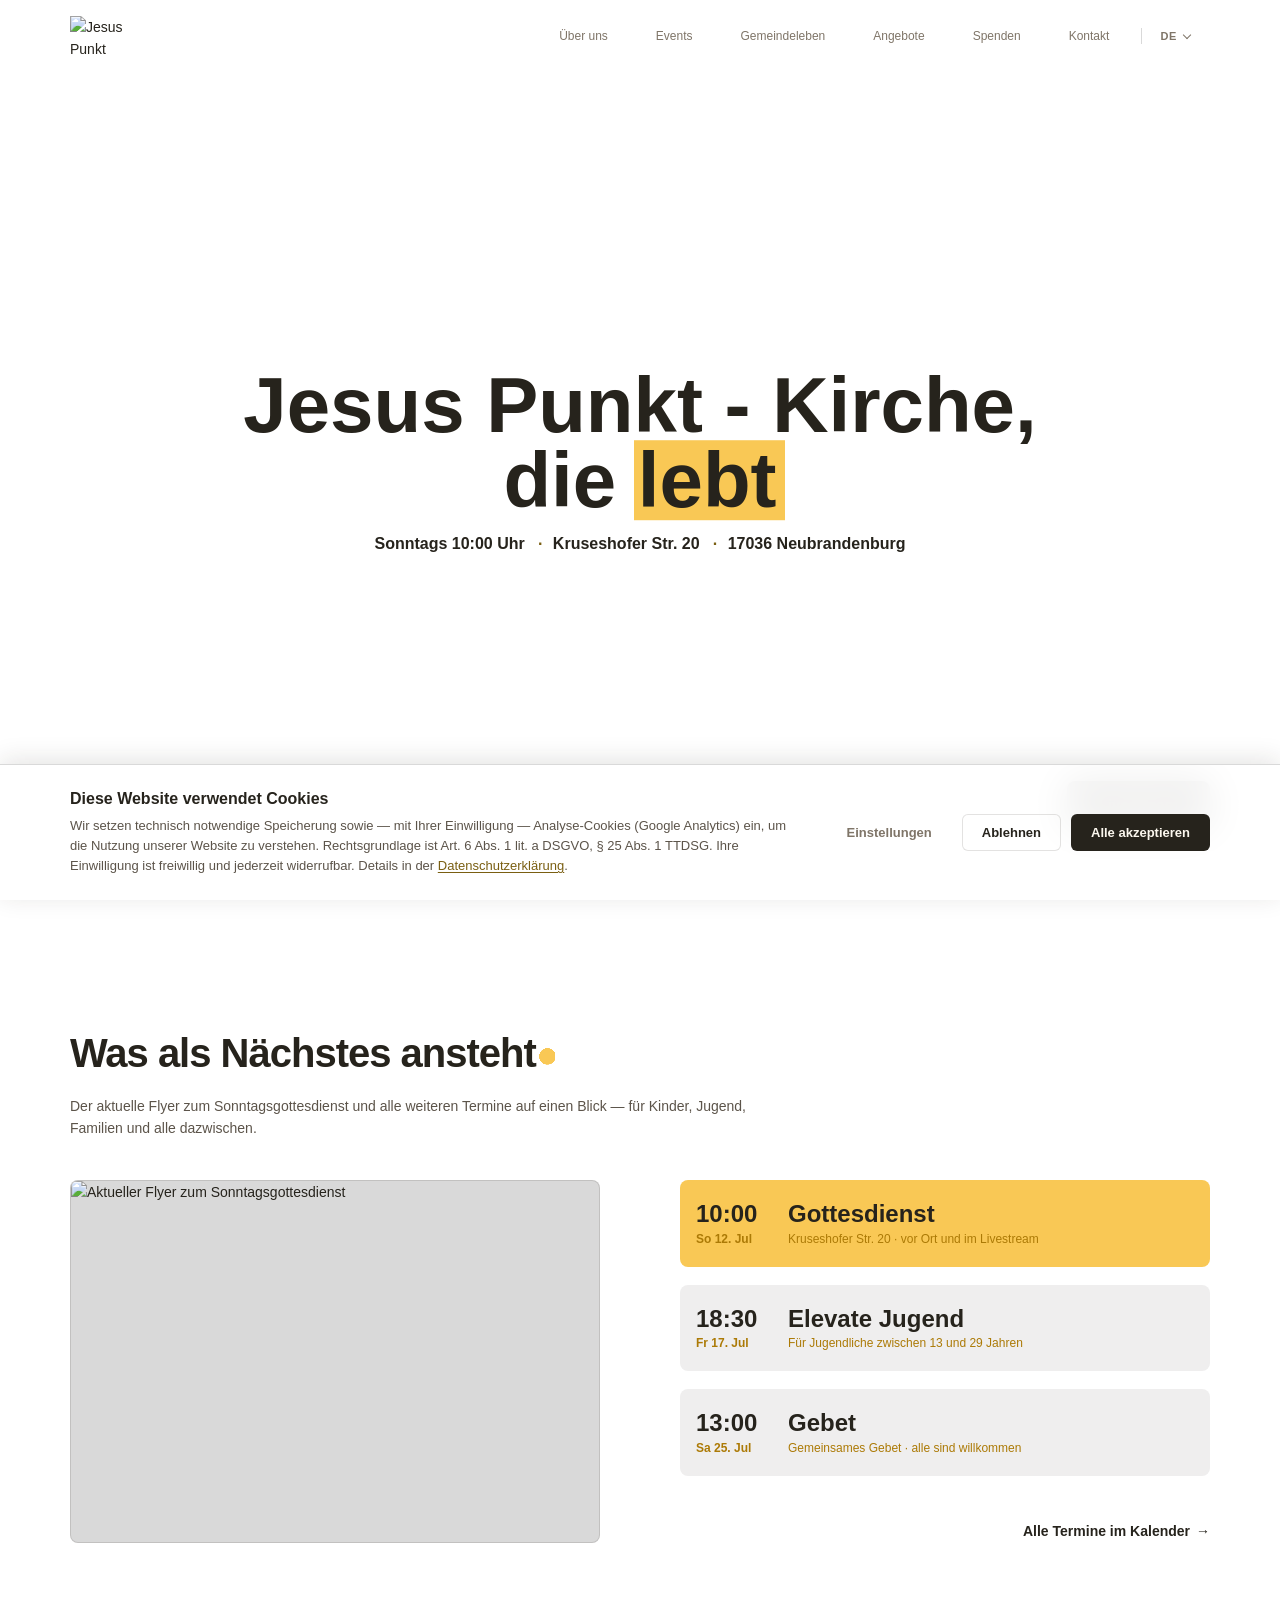
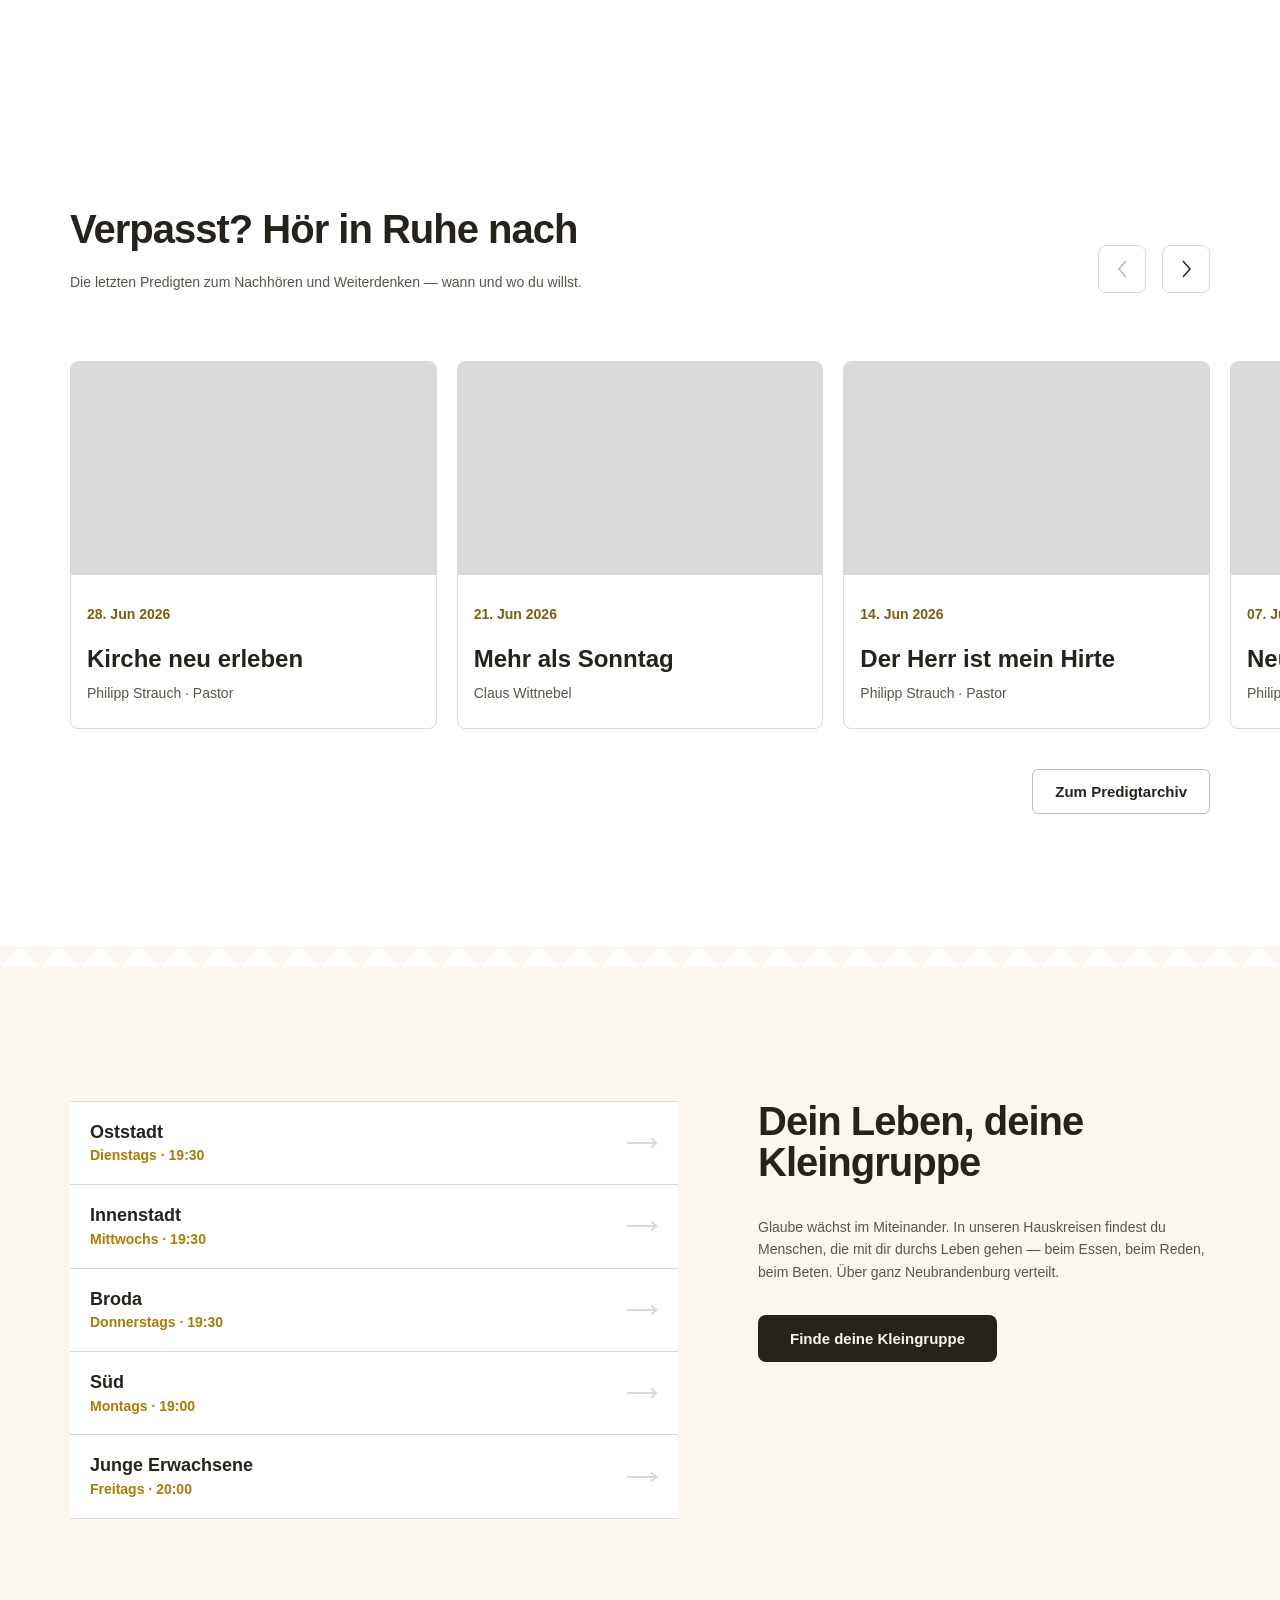
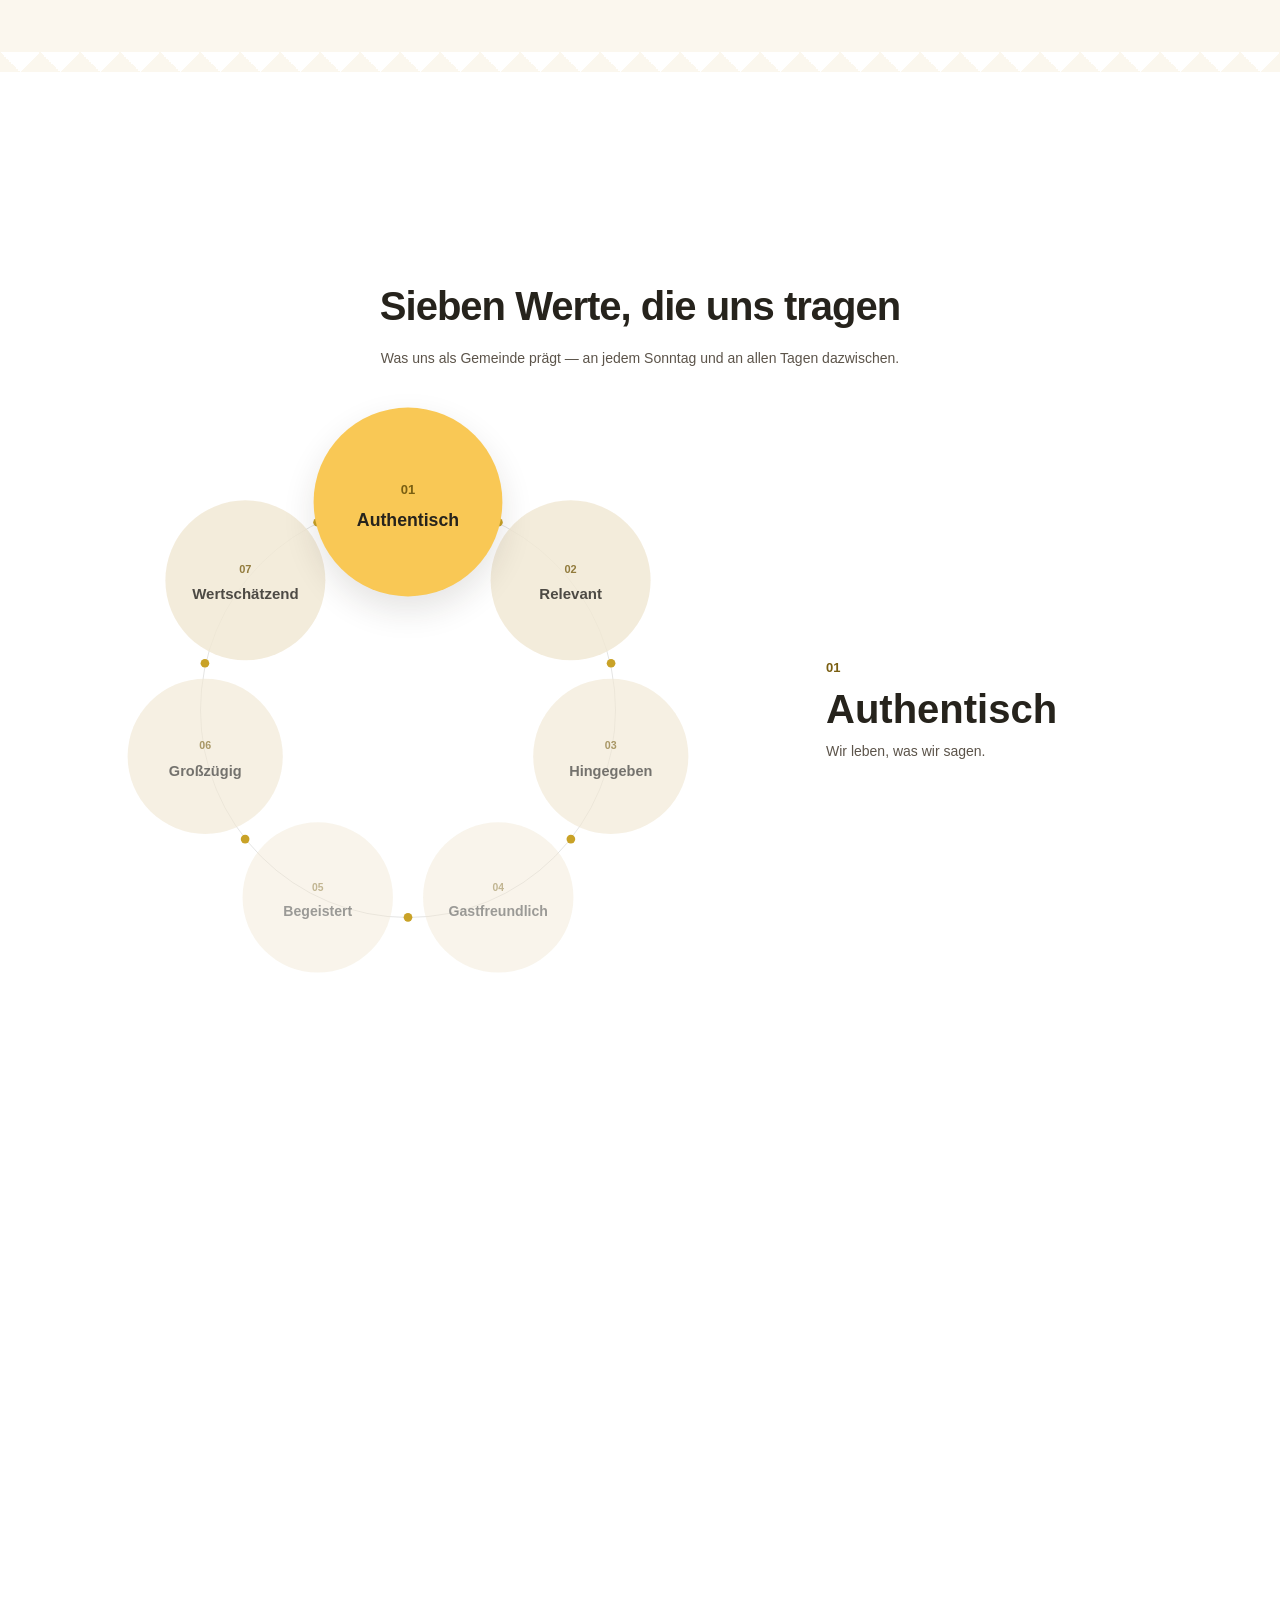
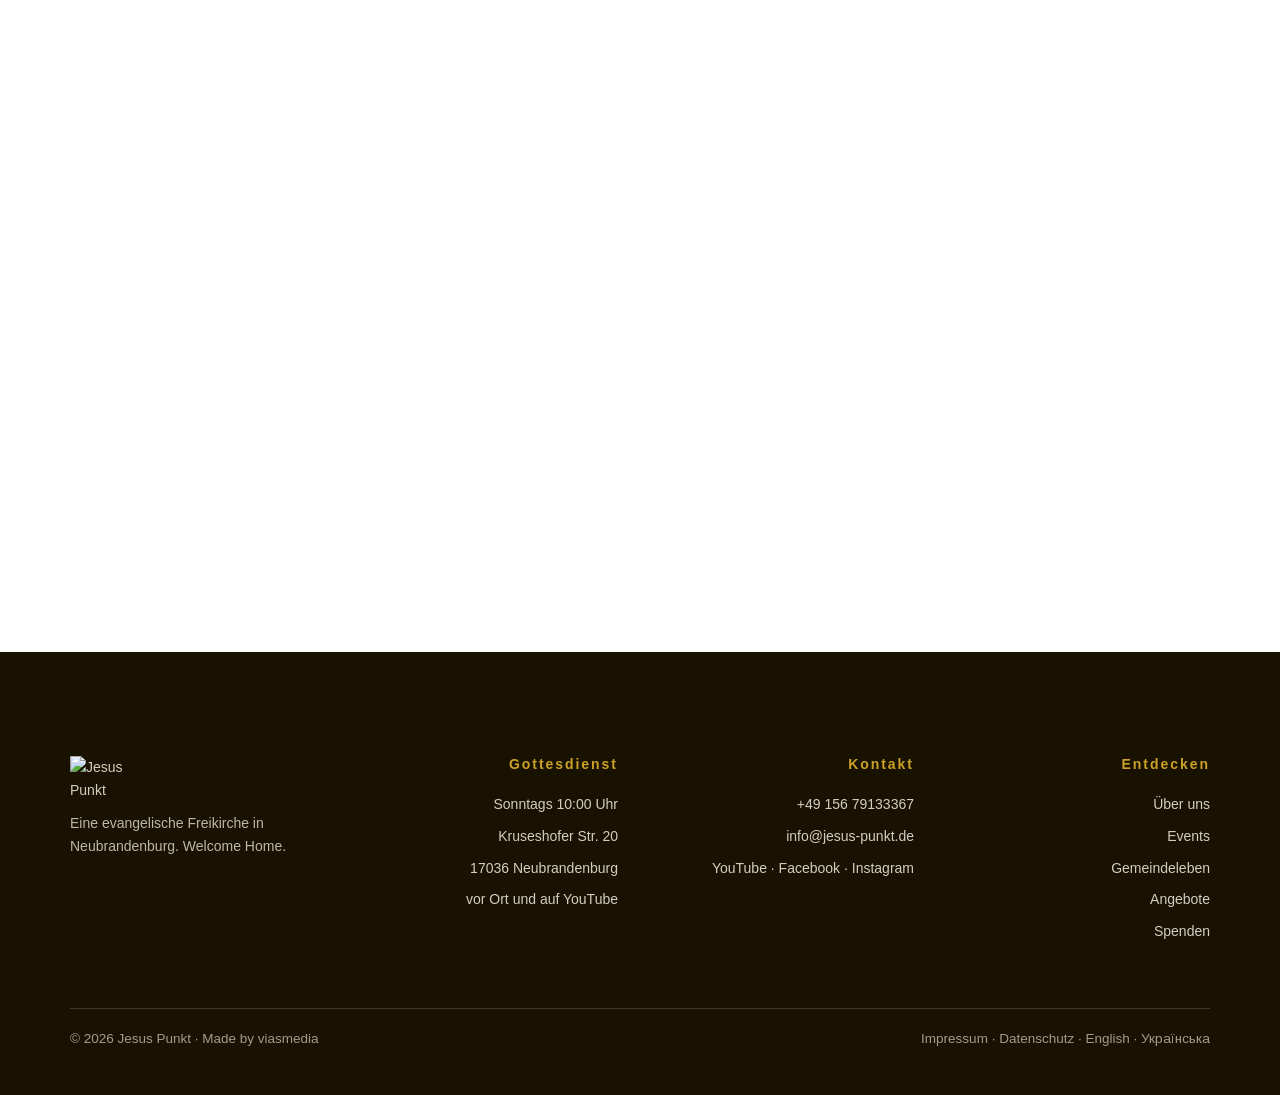
==== commit 8c8661ca: "feat: favicon set, YouTube sermons pipeline, Safari scroll fixes, card cleanup - Generate favicon.ic" ====
--- a/index.html
+++ b/index.html
@@ -5,7 +5,12 @@
   <meta name="viewport" content="width=device-width, initial-scale=1.0">
   <title>Jesus Punkt — Kirche, die lebt · Neubrandenburg</title>
   <meta name="description" content="Jesus Punkt ist eine evangelische Freikirche in Neubrandenburg. Gottesdienst sonntags um 10:00 Uhr in der Kruseshofer Str. 20 — vor Ort und auf YouTube.">
-  <link rel="icon" href="data:image/svg+xml,%3Csvg xmlns='http://www.w3.org/2000/svg' viewBox='0 0 32 32'%3E%3Ccircle cx='16' cy='16' r='14' fill='%23C9A227'/%3E%3C/svg%3E">
+  <link rel="icon" href="/img/favicon.ico" sizes="any">
+  <link rel="icon" type="image/png" sizes="16x16" href="/img/favicon-16x16.png">
+  <link rel="icon" type="image/png" sizes="32x32" href="/img/favicon-32x32.png">
+  <link rel="icon" type="image/png" sizes="192x192" href="/img/favicon-192x192.png">
+  <link rel="apple-touch-icon" sizes="180x180" href="/img/apple-touch-icon.png">
+  <link rel="manifest" href="/site.webmanifest">
   <link rel="preload" href="/fonts/raveo-bold.woff2" as="font" type="font/woff2" crossorigin>
   <link rel="preload" href="/fonts/sinkinsans-300.woff2" as="font" type="font/woff2" crossorigin>
   <link rel="stylesheet" href="/styles/tokens.css">
@@ -257,8 +262,8 @@
   </section>
 
   <!-- ================= KLEINGRUPPEN ================= -->
-  <div class="zig zig--top" aria-hidden="true"></div>
-  <section class="section section--tint" id="kleingruppen" aria-labelledby="kleingruppen-h">
+  <div class="zig zig--top" aria-hidden="true" data-section-flag="hauskreise"></div>
+  <section class="section section--tint" id="kleingruppen" aria-labelledby="kleingruppen-h" data-section-flag="hauskreise">
     <div class="container groups__grid">
       <ul class="kg-list groups__list" data-ct="groups">
         <li>
@@ -330,7 +335,7 @@
       </div>
     </div>
   </section>
-  <div class="zig zig--bottom" aria-hidden="true"></div>
+  <div class="zig zig--bottom" aria-hidden="true" data-section-flag="hauskreise"></div>
 
   <!-- ================= WERTE (scroll wheel) ================= -->
   <section class="section werte" id="werte" aria-labelledby="werte-h">
--- a/styles/base.css
+++ b/styles/base.css
@@ -92,6 +92,10 @@
 
 /* ---- Section rhythm ---- */
 .section { padding-block: var(--section-pad); }
+@media (max-width: 37.5rem) {
+  /* endpoint: +50% over the previous phone value (was --section-pad / 2) */
+  .section { padding-block: calc(var(--section-pad) * 0.75); }
+}
 
 /* ---- Appearance reveals (JS adds .reveal, then .is-in on enter; classes
         are stripped after the transition so component hovers stay intact) ---- */
--- a/styles/components.css
+++ b/styles/components.css
@@ -284,7 +284,7 @@
 /* ================= PAGE HERO (subpages) ================= */
 .page-hero {
   position: relative;
-  min-height: 50dvh;
+  min-height: 50svh; /* stable across Safari's toolbar show/hide — dvh would resize the hero mid-scroll */
   display: flex;
   align-items: flex-end;
   overflow: hidden;
@@ -321,7 +321,7 @@
 .page-hero__desc { max-width: 43.75rem; color: var(--ink-2); }
 
 @media (max-width: 48rem) {
-  .page-hero { min-height: 42dvh; }
+  .page-hero { min-height: 42svh; }
 }
 
 /* ================= TINTED SECTIONS + ZIGZAG TRANSITION =================
@@ -348,7 +348,7 @@
 
 .event-row {
   display: flex;
-  align-items: center;
+  align-items: flex-start; /* tops align → date + meta share the second line */
   gap: var(--space-md);
   padding: 1.25rem 1rem;
   border-radius: var(--radius);
@@ -367,8 +367,10 @@
   flex-direction: column;
   gap: 0.1875rem;
 }
-.event-row__time { font: 700 1.5rem / 1.2 var(--font-display); color: var(--ink); }
-.event-row__date { font: 700 0.75rem / 1.25 var(--font-display); color: var(--gold-meta); }
+/* block spans: keep the cover divs at exact text height (the inherited body-font
+   strut otherwise inflates them and pushes the date off the meta's line) */
+.event-row__time { display: block; font: 700 1.5rem / 1.2 var(--font-display); color: var(--ink); }
+.event-row__date { display: block; font: 700 0.75rem / 1.25 var(--font-display); color: var(--gold-meta); }
 .event-row__body {
   flex: 1;
   min-width: 0;
@@ -619,6 +621,12 @@
   .footer { padding-top: 4rem; }
   .footer__grid { grid-template-columns: 1fr 1fr; row-gap: var(--space-xl); }
   .footer__col { text-align: left; }
+}
+@media (max-width: 37.5rem) {
+  /* endpoint: footer↔last-section gap doubled vs. the previous phone value
+     (last section's own bottom padding already grew via .section's +50%; this
+     covers the rest so the combined gap lands at 2× the old 7rem total) */
+  .footer { padding-top: 9.5rem; }
 }
 @media (max-width: 30rem) {
   .footer__grid { grid-template-columns: 1fr; }
--- a/styles/home.css
+++ b/styles/home.css
@@ -5,8 +5,7 @@
 /* ================= HERO (full screen) ================= */
 .hero {
   position: relative;
-  min-height: 100svh;
-  min-height: 100dvh;
+  min-height: 100svh; /* stable across Safari's toolbar show/hide — dvh would resize the hero mid-scroll */
   display: flex; /* container stretches to full height; it centers the copy itself */
   background: var(--paper);
   overflow: hidden;
@@ -113,36 +112,7 @@
   .events__grid { display: flex; flex-direction: column; align-items: stretch; gap: 2rem; }
   .events__flyer { order: 0; aspect-ratio: 525 / 297; align-self: auto; }
   .events__foot { margin-top: 1.75rem; }
-
-  /* event list becomes a 2-up card grid; the NEXT event is a double-height feature */
-  .events__grid .events__list {
-    display: grid;
-    grid-template-columns: 1fr 1fr;
-    grid-auto-rows: 1fr;
-    gap: 0.875rem;
-  }
-  .events__grid .events__list > li { display: grid; } /* stretch cards to the row track */
-  .events__grid .events__list > li:first-child { grid-row: span 2; }
-  .events__grid .events__list .event-row {
-    height: 100%;
-    flex-direction: column;
-    align-items: flex-start;
-    justify-content: center;
-    gap: 0.75rem;
-    padding: 1.25rem;
-  }
-  .events__grid .events__list .event-row__when {
-    width: auto;
-    flex-direction: row;
-    align-items: baseline;
-    gap: 0.5rem;
-  }
-  .events__grid .events__list > li:first-child .event-row__time { font-size: 1.75rem; }
-}
-@media (max-width: 31.25rem) {
-  /* narrow phones: the 2-up card grid gets cramped — back to one column */
-  .events__grid .events__list { grid-template-columns: 1fr; grid-auto-rows: auto; }
-  .events__grid .events__list > li:first-child { grid-row: auto; }
+  /* event rows keep the shared .event-row layout — same design as the /events/ calendar */
 }
 
 /* ================= KLEINGRUPPEN ================= */
@@ -177,7 +147,7 @@
 .werte__sticky {
   position: sticky;
   top: 0;
-  height: 100dvh;
+  height: 100svh; /* stable unit — dvh vs. the parent's vh runway desynced on toolbar show/hide, collapsing the stage */
   display: flex;
   align-items: safe center;   /* on short screens: clip bottom, never the heading */
   overflow: hidden;           /* wheel edges may poke out of the stage, not the page */
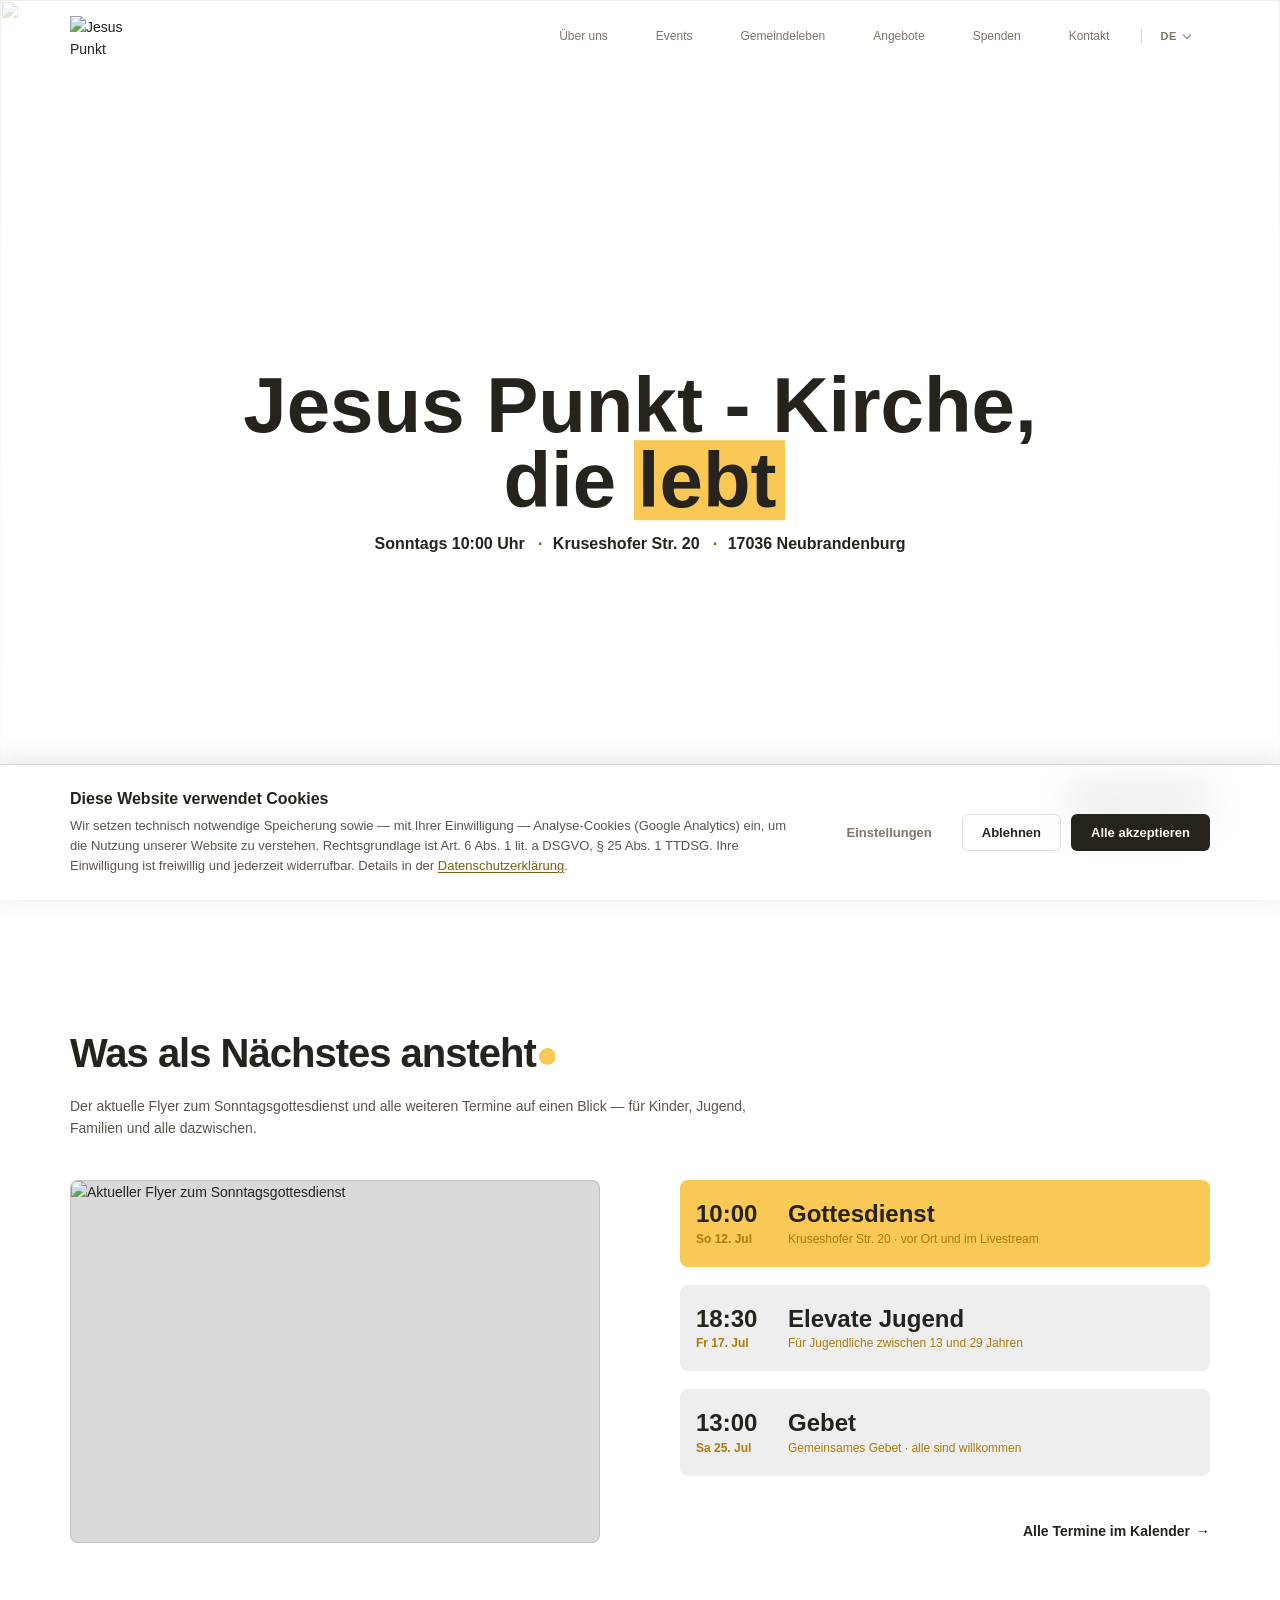
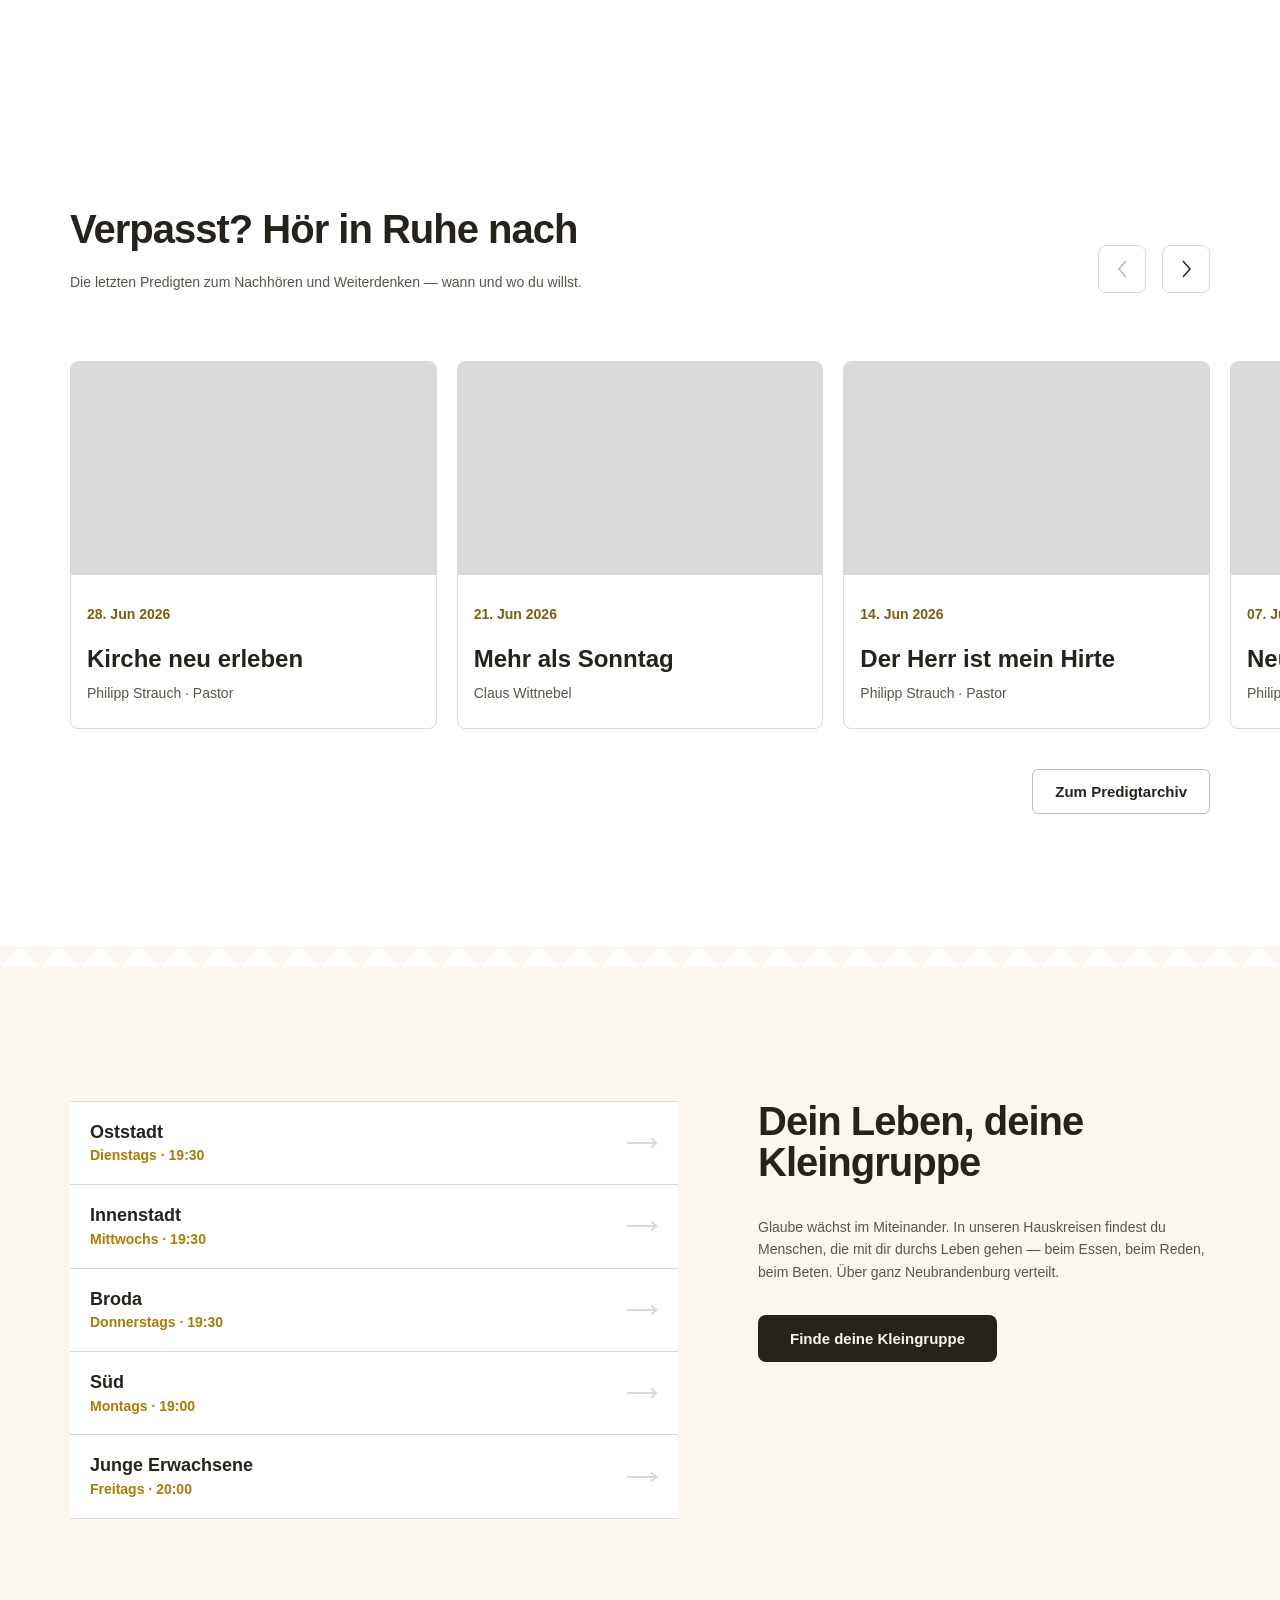
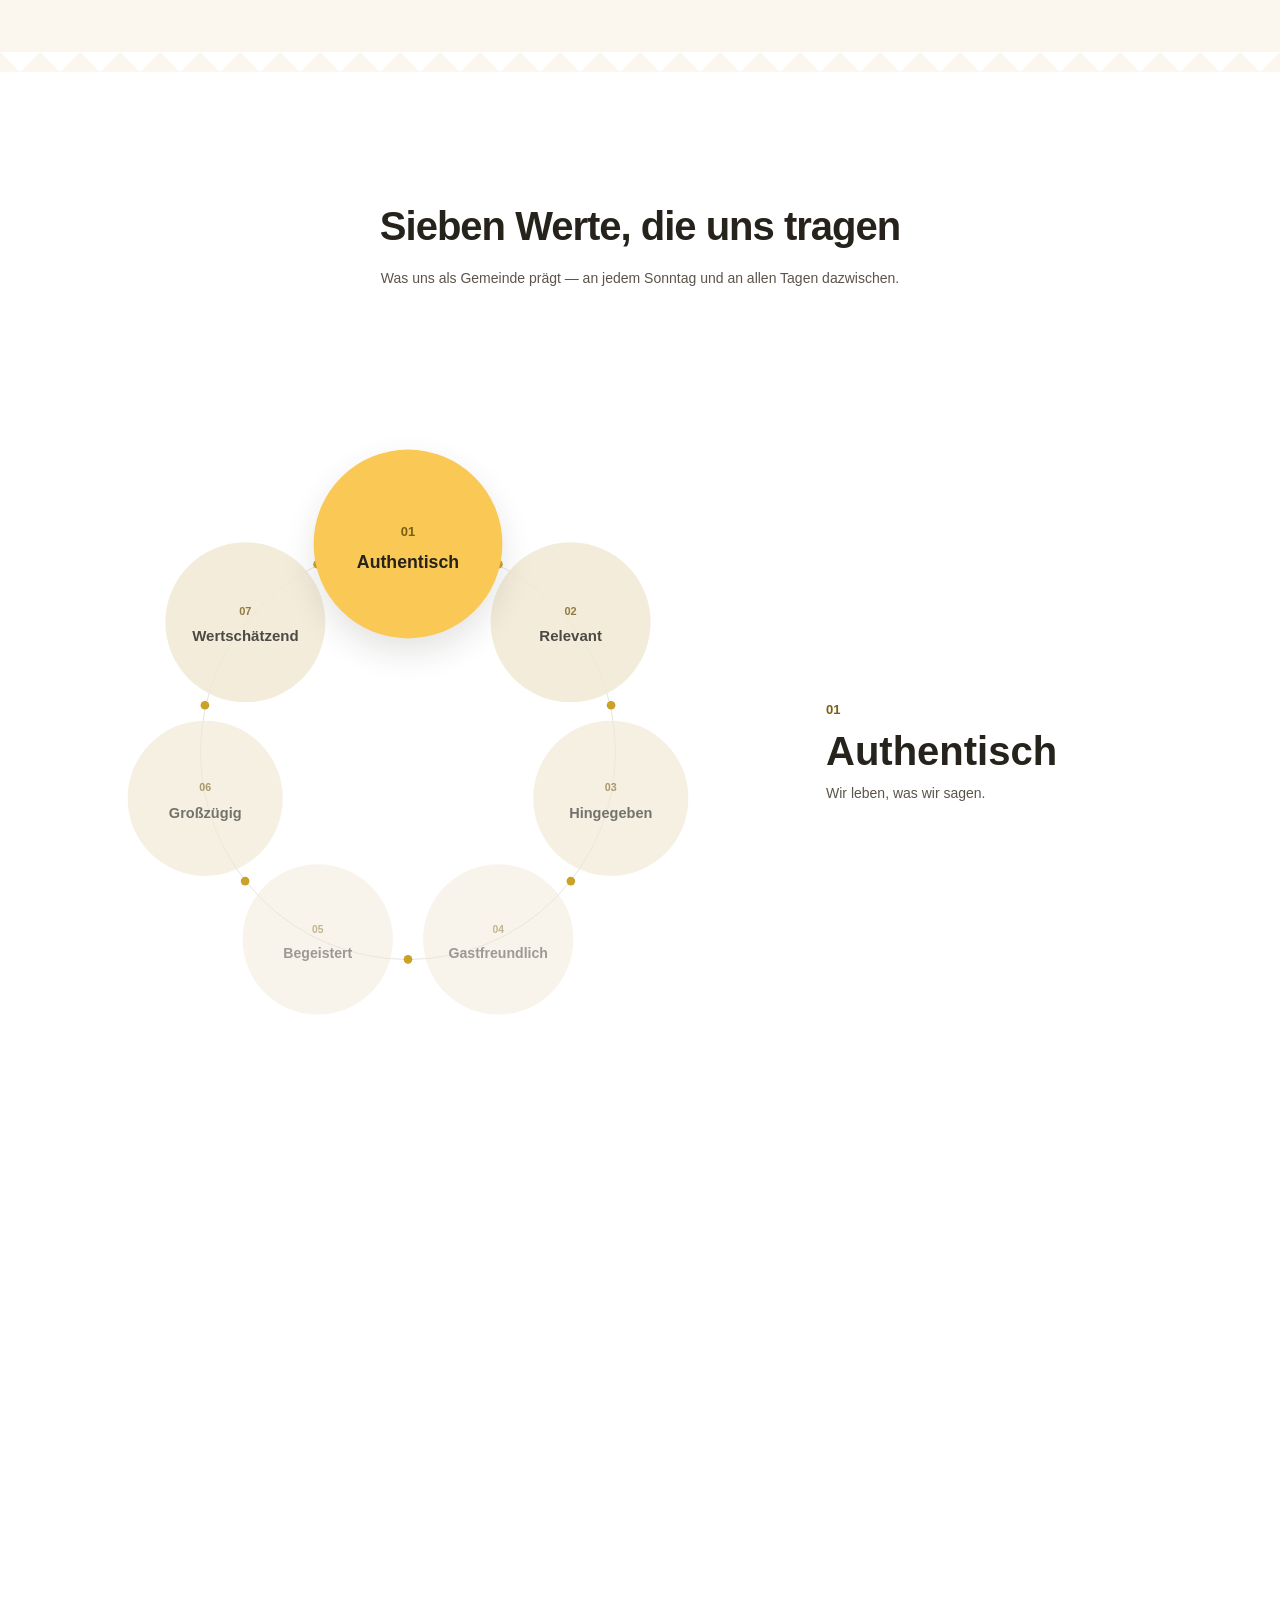
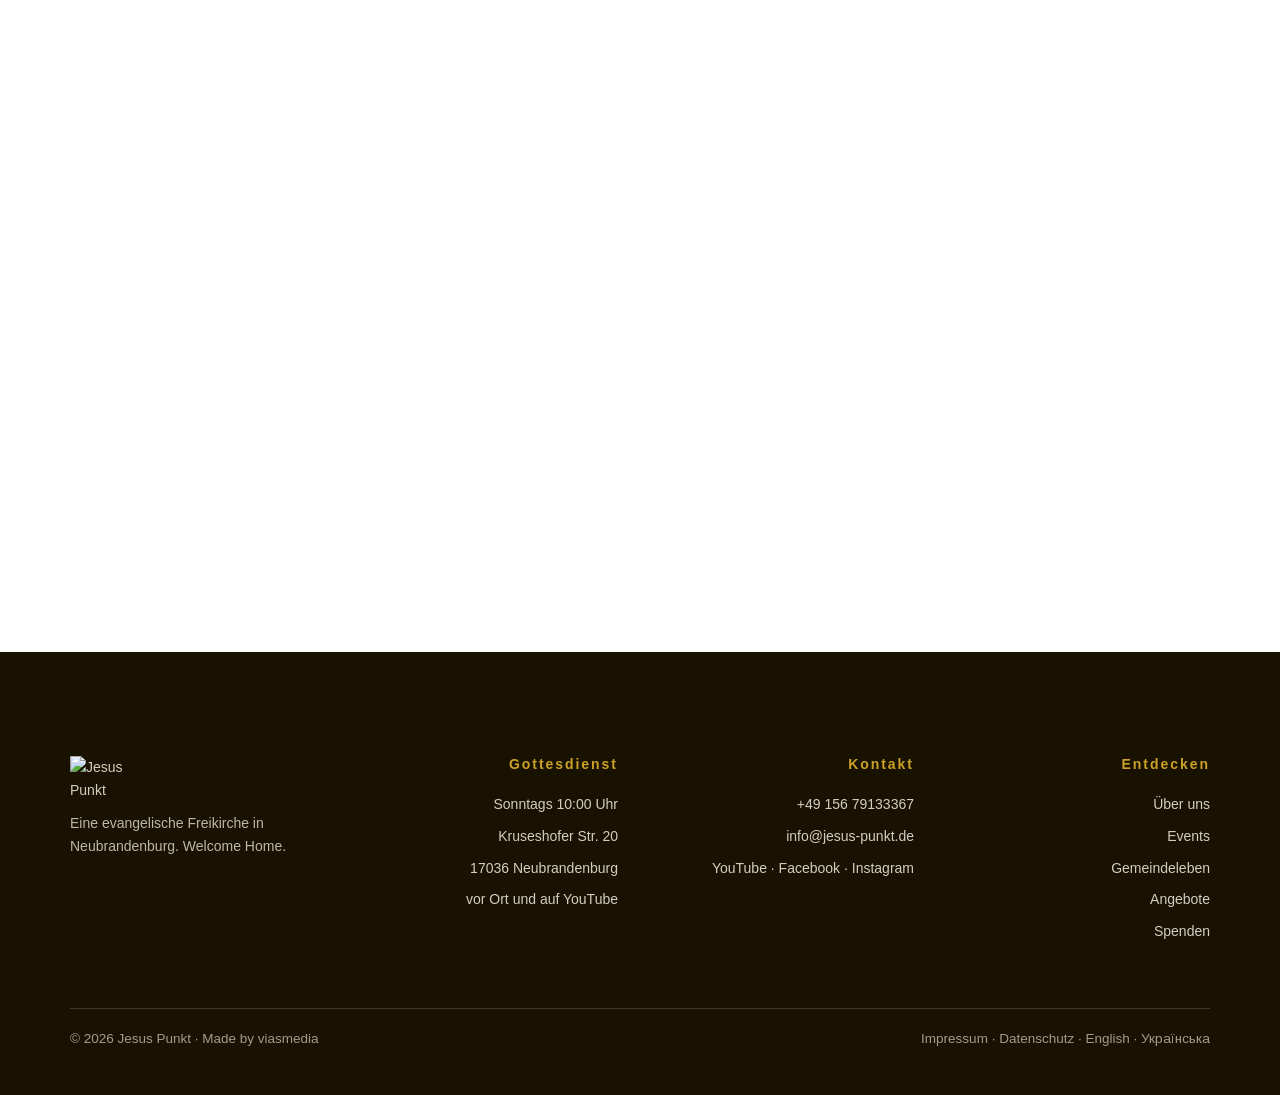
==== commit 2ffb9f1f: "fix: un-pin the Werte section heading so it doesn't compete for space with the wheel Root cause of t" ====
--- a/index.html
+++ b/index.html
@@ -339,16 +339,18 @@
 
   <!-- ================= WERTE (scroll wheel) ================= -->
   <section class="section werte" id="werte" aria-labelledby="werte-h">
+    <div class="container">
+      <div class="section-head werte__head">
+        <div class="section-head__title">
+          <h2 class="h2" id="werte-h" data-content="home.werte_title">Sieben Werte, die uns tragen</h2>
+        </div>
+        <div class="section-head__desc">
+          <p data-content="home.werte_intro">Was uns als Gemeinde prägt — an jedem Sonntag und an allen Tagen dazwischen.</p>
+        </div>
+      </div>
+    </div>
     <div class="werte__sticky">
       <div class="container">
-        <div class="section-head werte__head">
-          <div class="section-head__title">
-            <h2 class="h2" id="werte-h" data-content="home.werte_title">Sieben Werte, die uns tragen</h2>
-          </div>
-          <div class="section-head__desc">
-            <p data-content="home.werte_intro">Was uns als Gemeinde prägt — an jedem Sonntag und an allen Tagen dazwischen.</p>
-          </div>
-        </div>
         <div class="werte__stage">
           <ul class="wheel" role="list">
             <li class="wheel__item" style="--i: 0"><div class="bubble"><div><span class="bubble__num">01</span></div><div><h3 class="bubble__name" data-content="werte.values.0.name">Authentisch</h3></div></div></li>
--- a/styles/components.css
+++ b/styles/components.css
@@ -284,7 +284,7 @@
 /* ================= PAGE HERO (subpages) ================= */
 .page-hero {
   position: relative;
-  min-height: 50svh; /* stable across Safari's toolbar show/hide — dvh would resize the hero mid-scroll */
+  min-height: calc(var(--vh, 1vh) * 50); /* frozen viewport unit — see js/main.js setVH() */
   display: flex;
   align-items: flex-end;
   overflow: hidden;
@@ -307,7 +307,7 @@
   position: relative;
   width: 100%;
   padding-top: calc(var(--header-h) + 3rem);
-  padding-bottom: clamp(2.5rem, 6vh, 4rem);
+  padding-bottom: clamp(2.5rem, calc(var(--vh, 1vh) * 6), 4rem);
   display: flex;
   flex-direction: column;
   align-items: flex-start;
@@ -321,7 +321,7 @@
 .page-hero__desc { max-width: 43.75rem; color: var(--ink-2); }
 
 @media (max-width: 48rem) {
-  .page-hero { min-height: 42svh; }
+  .page-hero { min-height: calc(var(--vh, 1vh) * 42); }
 }
 
 /* ================= TINTED SECTIONS + ZIGZAG TRANSITION =================
--- a/styles/home.css
+++ b/styles/home.css
@@ -5,7 +5,7 @@
 /* ================= HERO (full screen) ================= */
 .hero {
   position: relative;
-  min-height: 100svh; /* stable across Safari's toolbar show/hide — dvh would resize the hero mid-scroll */
+  min-height: calc(var(--vh, 1vh) * 100); /* frozen viewport unit — see js/main.js setVH() */
   display: flex; /* container stretches to full height; it centers the copy itself */
   background: var(--paper);
   overflow: hidden;
@@ -26,7 +26,7 @@
 .hero__container {
   position: relative;
   width: 100%;
-  padding-block: calc(var(--header-h) + 1.5rem) clamp(3.5rem, 8vh, 5.625rem); /* never under the fixed header on short screens */
+  padding-block: calc(var(--header-h) + 1.5rem) clamp(3.5rem, calc(var(--vh, 1vh) * 8), 5.625rem); /* never under the fixed header on short screens */
   display: flex;
   flex-direction: column;
   justify-content: center; /* copy in the middle of the hero */
@@ -51,7 +51,7 @@
 .hero__actions {
   position: absolute;
   right: var(--space-lg); /* container padding edge */
-  bottom: clamp(3.5rem, 8vh, 5.625rem);
+  bottom: clamp(3.5rem, calc(var(--vh, 1vh) * 8), 5.625rem);
 }
 
 /* highlight block behind »lebt« — vertically centered on the word */
@@ -142,14 +142,17 @@
 .werte {
   --wheel-t: 800ms;                                    /* one shared clock for ring, items and face */
   --wheel-ease: cubic-bezier(0.34, 1.25, 0.64, 1);     /* gentle overshoot — the wheel settles with a spring */
-  height: 420vh;              /* scroll runway: 7 stops, unhurried; section keeps the standard --section-pad */
+  height: calc(var(--vh, 1vh) * 420); /* scroll runway: 7 stops, unhurried; section keeps the standard --section-pad */
 }
 .werte__sticky {
   position: sticky;
   top: 0;
-  height: 100svh; /* stable unit — dvh vs. the parent's vh runway desynced on toolbar show/hide, collapsing the stage */
-  display: flex;
-  align-items: safe center;   /* on short screens: clip bottom, never the heading */
+  height: calc(var(--vh, 1vh) * 100); /* same frozen unit as .werte's own height — never desyncs */
+  display: flex;
+  align-items: center;   /* the section heading now scrolls in ahead of the pin (see markup),
+                            so the pinned box only ever needs to fit the wheel + panel — no
+                            "safe" fallback needed (Safari doesn't support the safe/unsafe
+                            keywords anyway, which is why it kept clipping the panel heading) */
   overflow: hidden;           /* wheel edges may poke out of the stage, not the page */
 }
 .werte__sticky > .container { width: 100%; }
@@ -158,7 +161,7 @@
   margin-top: var(--space-lg);
   /* room for bubbles poking beyond the ring — top AND bottom; one rule for ALL
      widths, deliberately never overridden smaller on phones */
-  padding-block: clamp(5rem, 12svh, 7.5rem);
+  padding-block: clamp(5rem, calc(var(--vh, 1vh) * 12), 7.5rem);
   display: grid;
   grid-template-columns: minmax(0, 1fr) minmax(0, 24rem);
   gap: var(--space-2xl);
@@ -196,7 +199,7 @@
 
 /* wheel geometry: items sit on a ring, ring turns via --wheel-turn */
 .wheel {
-  --wheel-size: min(26rem, 38vw, 50vh);
+  --wheel-size: min(26rem, 38vw, calc(var(--vh, 1vh) * 50));
   --wheel-turn: 0deg;
   position: relative;
   width: var(--wheel-size);
@@ -266,9 +269,9 @@
   .werte__stage { gap: var(--space-xl); grid-template-columns: minmax(0, 1fr) minmax(0, 19rem); }
 }
 @media (max-width: 48rem) {
-  .werte { height: 360vh; }
-  .werte__sticky { padding-top: var(--header-h); } /* heading clears the fixed header */
-  .wheel { --wheel-size: min(28rem, 120vw, 40svh); }
+  .werte { height: calc(var(--vh, 1vh) * 360); }
+  .werte__sticky { padding-top: var(--header-h); } /* pinned wheel clears the fixed header */
+  .wheel { --wheel-size: min(28rem, 120vw, calc(var(--vh, 1vh) * 40)); }
   .werte__stage {
     grid-template-columns: 1fr;
     gap: 3rem;
